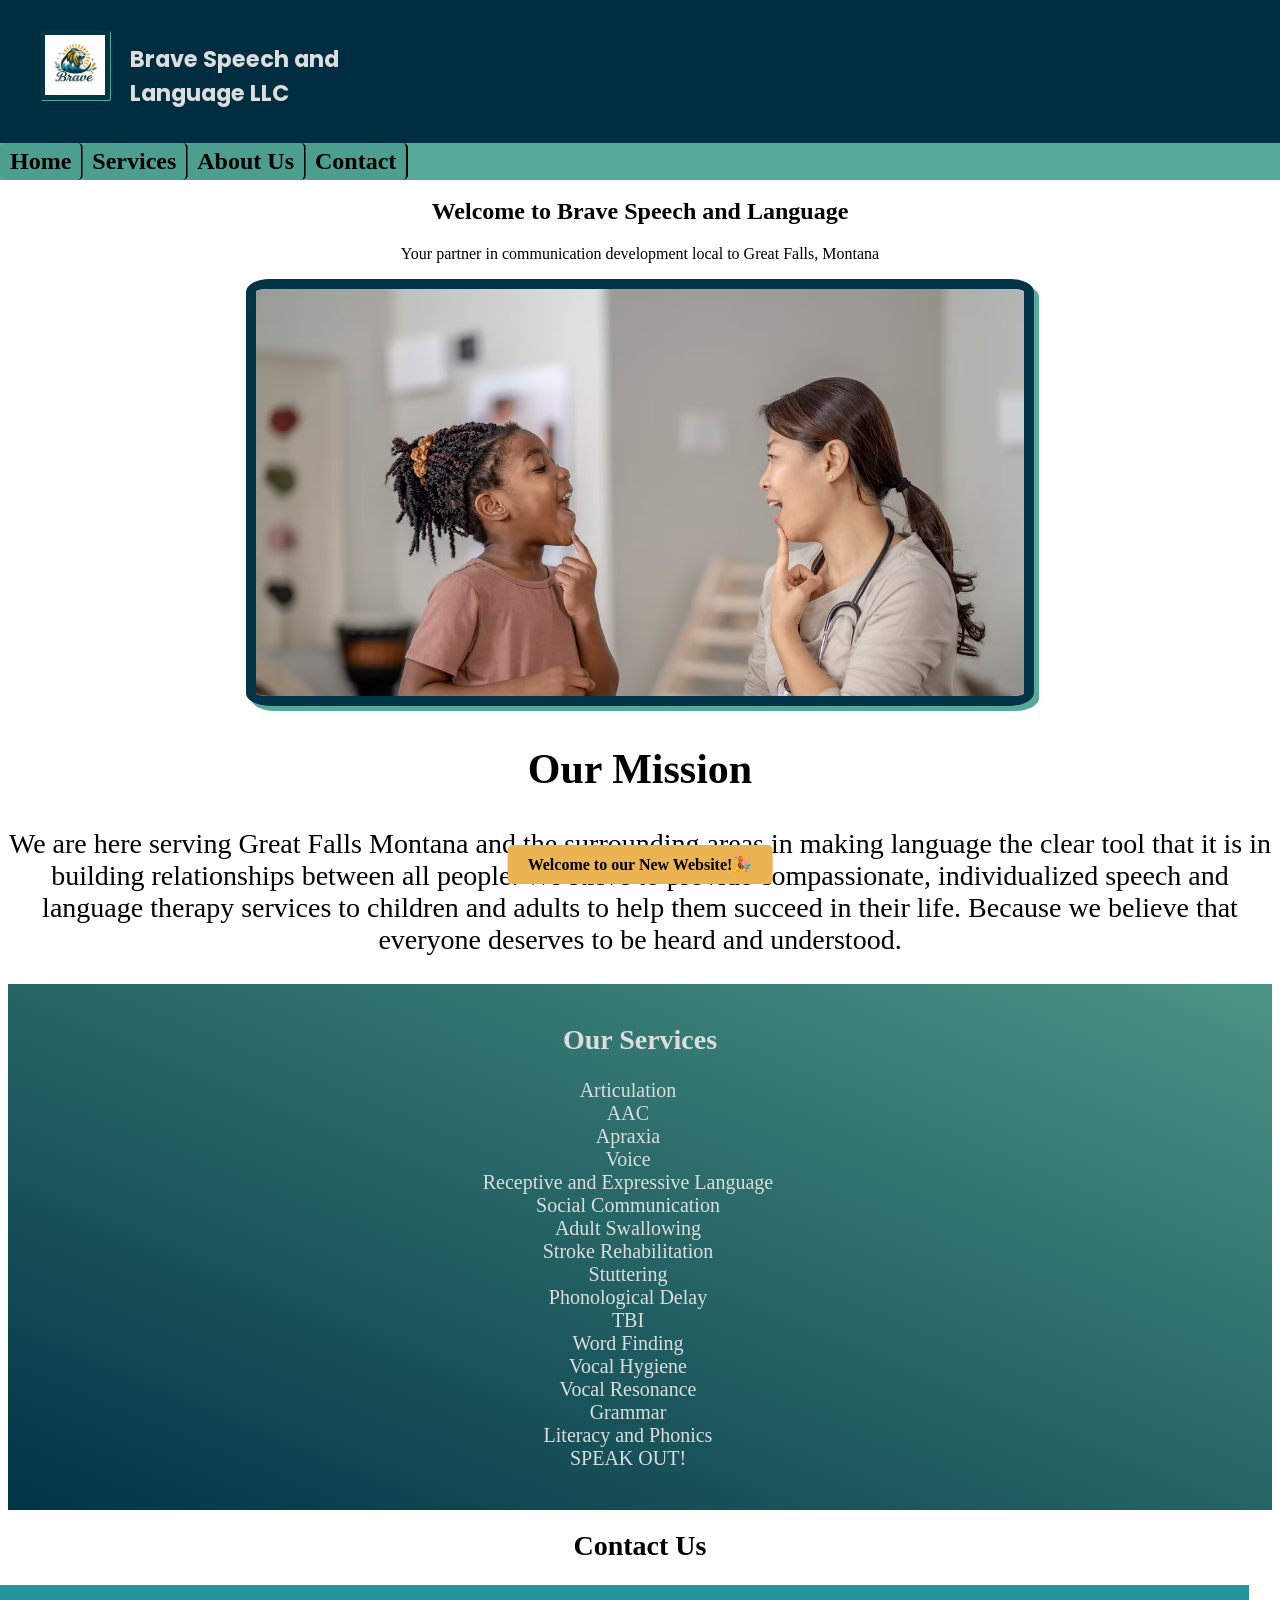
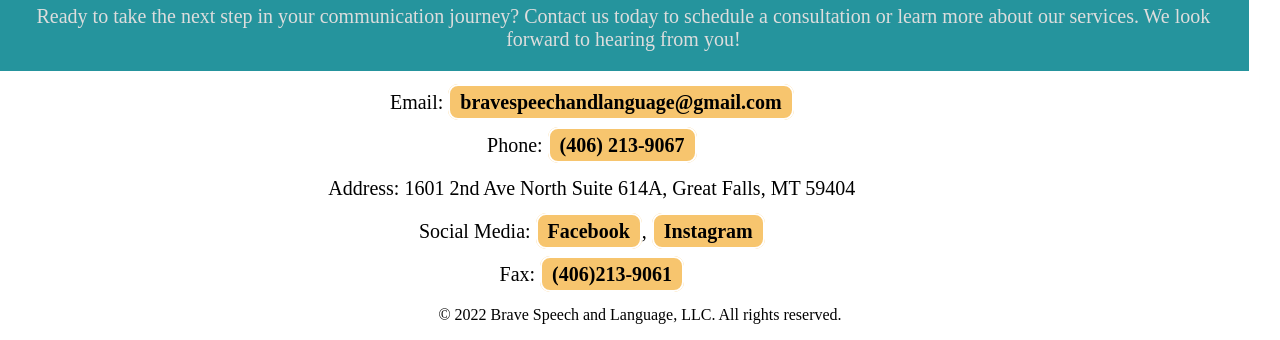
==== index.html @ 0813f1de "Fix HTML formatting and structure" ====
<!DOCTYPE html>
<html lang="en">
    <head>
        <meta charset="UTF-8">
        <meta name="viewport" content="width=device-width, initial-scale=1.0">
        <title>Brave Speech and Language</title>
        <link rel="preconnect" href="https://fonts.googleapis.com">
        <link rel="preconnect" href="https://fonts.gstatic.com" crossorigin>
        <link href="https://fonts.googleapis.com/css2?family=Poppins:ital,wght@0,100;0,200;0,300;0,400;0,500;0,600;0,700;0,800;0,900;1,100;1,200;1,300;1,400;1,500;1,600;1,700;1,800;1,900&display=swap" rel="stylesheet">
        <link rel="stylesheet" href="bravespeechandlanguage.css">
    </head>
    <header>
        <nav id="navbar" role="navigation" class="navbar">
            <section class="logo-container">
                <a href="index.html">
                    <img src="BraveSpeechLogov2SaturatedWhite.jpg" alt="Brave Speech and Language Logo" class="logo">
                </a>
                <h1>Brave Speech and Language LLC</h1>
                <div id="hamburger-menu" class="hamburger-menu">
                    <div class="menu-icon"></div>
                    <div class="menu-icon"></div>
                    <div class="menu-icon"></div>
                </div>
            </section>
            <ul>
                <li><a href="#home">Home</a></li>
                <li><a href="#services">Services</a></li>
                <li><a href="#about">About Us</a></li>
                <li><a href="#contact">Contact</a></li>
            </ul>
        </nav>
    </header>
    <body>
        <p id="temp-message">Welcome to our New Website!🎉</p>
        <section id = "hero">
            <h1>Welcome to Brave Speech and Language</h1>
            <p>Your partner in communication development local to Great Falls, Montana</p>
            <img src="SpeechTherapy2.avif" alt="Speech Therapist Image" class="hero-image">
        </section>
        <section id="Mission">
            <h2>Our Mission</h2>
            <p>We are here serving Great Falls Montana and the surrounding areas in making language the clear tool that it is in
                building relationships between all people. We strive to provide compassionate, individualized speech and language
                therapy services to children and adults to help them succeed in their life. Because we believe that everyone deserves to
                be heard and understood.</p>
        </section>
        <!--
        <section id="About">
            <h2>About Us</h2>
            <p>Brave Speech and Language is a speech practice in Great Falls, Montana, led and operated by Heather Renfro. A licensed speech-language pathologist
                that has been serving the Great Falls school districts and hospitals for close to two decades now. She has helped hundereds
                of patients ranging from infants to retirees with a wide varitety of speech and language difficulites. As she continues to make
                Great Falls a thriving babble of good communication, where every voice can be heard.
            </p>
        </section>
        -->
        <!--
        <section id="team">
            <h2>Meet Our Team</h2>
            <img src="HeatherRenfro.avif" alt="Heather Renfro Image" id = "heather-renfro" class="team-image">
            <h3>Heather Renfro</h3>
            <p>M.S., CCC-SLP</p>
            <img src="jump1987-woman-7895953_640.jpg" alt="Sydney Atkinson Image" id = "sydney-atkinson" class="team-image">
            <h3>Sydney Atkinson</h3>
            <p>Clinical Fellow</p>
            <img src="jump1987-woman-7895953_640.jpg" alt="Sarah Johnson Image" id = "sarah-johnson" class="team-image">
            <h3>Sarah Johnson</h3>
            <p>Clinical Fellow</p>
        </section>
    -->
        <section id="services">
            <h2>Our Services</h2>
            <ul>
                <li>Articulation </li>
                <li>AAC </li>
                <li>Apraxia</li>
                <li>Voice</li>
                <li>Receptive and Expressive Language</li>
                <li>Social Communication</li>
                <li>Adult Swallowing</li>
                <li>Stroke Rehabilitation</li>
                <li>Stuttering</li>
                <li>Phonological Delay</li>
                <li>TBI</li>
                <li>Word Finding</li>
                <li>Vocal Hygiene</li>
                <li>Vocal Resonance</li>
                <li>Grammar</li>
                <li>Literacy and Phonics</li>
                <li>SPEAK OUT!</li>
            </ul>
        </section>
        <section id="contact">
            <h2>Contact Us</h2>
            <p>Ready to take the next step in your communication journey? Contact us today to schedule a consultation or learn more about our services. We look forward to hearing from you!</p>
            <ul>
                <li>Email: <a href="mailto: bravespeechandlanguage@gmail.com">bravespeechandlanguage@gmail.com</a></li>
                <li>Phone: <a href="tel:(406) 213-9067">(406) 213-9067</a></li>
                <!-- Fix the Social Media Links -->
                <li>Address: 1601 2nd Ave North Suite 614A, Great Falls, MT 59404</li>
                <li>Social Media: <a href="https://www.facebook.com/BraveSpeechandLanguage">Facebook</a>, <a href="https://www.instagram.com/BraveSpeechandLanguage/">Instagram</a></li>
                <li>Fax: <a href="tel:(406)213-9061">(406)213-9061</a></li>
            </ul>
        </section>
        <!--
        <section id="map">
            <h2>Our Location</h2>
            <iframe  width="450" height="250" frameborder="0" style="border:0" referrerpolicy="no-referrer-when-downgrade"
            src="https://www.google.com/maps/embed/v1/MAP_MODE?key=YOUR_API_KEY&PARAMETERS"
            allowfullscreen>
            </iframe>
            <p>We are located in Great Falls, Montana. Please contact us for more information on our exact location and how to get there.</p>
        </section>
    -->
        <section id="footer">
            <p>&copy; 2022 Brave Speech and Language, LLC. All rights reserved.</p>
        </section>
    </body>
</html>
---- bravespeechandlanguage.css ----
#temp-message {
    background-color: hsl(38, 79%, 62%);
    color: #000000;
    font-weight: bold;
    padding: 10px 20px;
    border-radius: 5px;
    position: fixed;
    bottom: 0px;
    left: 50%;
    transform: translateX(-50%);
    z-index: 1000;
}
nav {
    position: fixed;
    top: 0;
    background-color: #002E40;
    text-align: left;
    margin: 0;
    width: 120%;
    left: 0;
}

.logo-container {
    display: flex;
    flex-wrap: nowrap;
    margin-top: 20px;
    margin-bottom: 10px;
    margin-left: 50px;
}
.logo-container h1 {
    margin-left: 20px;
    font-family: 'Poppins', sans-serif;
    max-width: 250px;
    font-size: 1.4rem;
    color: #DDDDDD;
    text-align: left;
}
.logo-container .hamburger-menu {
    display: flex;
    flex-direction: column;
    cursor: pointer;
    margin-left: auto;
    margin-right: 20px;
    width: 40px;
    height: 40px;
    background-color: #DDDDDD;
    border-radius: 5px;
}
.logo-container .hamburger-menu .menu-icon {
    width: 10px;
    height: 3px;
    background-color: #DDDDDD;
    margin: 0;
}
nav ul {
    list-style-type: none;;
    padding: 0;
    background: #55AA99;
    overflow: hidden;
    width: 120%;
    margin: 0;
    position: absolute;
    left: 0;

}
nav ul li {
    display: inline-block;
    margin: 0 15px;
    text-decoration: none;
}
nav ul li a {
    display: inline-block;
    text-decoration: none;
    color: #000000;
    font-weight: bold;
    background-color: #44958580;
    padding: 5px 10px;
    border-radius: 5px;
    border-right: 2px solid #000000;
    margin-left: -15px;
    margin-right: -20px;
    font-size: 1.5rem;
}
nav ul li a:hover {
    background-color: #449585FF;
}
.logo {
    display: inline-block;
    position: static;
    margin-left: -10px;
    margin-top: 10px;
    width: 60px;
    height: 60px;
    border-radius: 3%;
    border: 5px solid #013446;
    box-shadow: #55AA99 1px 1px 0px;
}
.logo:hover {
    border: 5px solid #55AA99;
}
body > h1 {
    color: #000000;
    font-size: 36px;
    margin-top: 30px;
}
body {
    margin-top: 22vh;
    background-color: #FFFFFF;
    text-align: center;

}

.hero-image {
    display: inline-block;
    position: static;
    left: 20px;
    top: 10px;
    width: 60vw;
    height: auto;
    border-radius: 3%;
    border: 10px solid #013446;
    box-shadow: #55AA99 5px 5px 0px;
}
#Mission {
    color: #000000;
    font-size: 28px;
    margin-top: 20px;
}
.team-image {
    display: inline-block;
    position: static;
    left: 20px;
    top: 10px;
    width: 20vw;
    height: auto;
    border-radius: 3%;
    border: 10px solid #013446;
    box-shadow: #55AA99 5px 5px 0px;
}
.team-image:hover {
    border: 10px solid #55AA99;
    box-shadow: none;
    transform: translate(3px, 3px);
    transition: border 0.3s ease, box-shadow 0.3s ease, transform 0.3s ease;
}
#services h2 {
    color: #DDDDDD;
    font-size: 28px;
    margin-top: 20px;
    margin-left: 0 ;
}
#services {
    color: #DDDDDD;
    background: linear-gradient(to top right, #013446, #328675e1);
    width: 100%;
    font-size: 20px;
    margin-top: 20px;
    margin-left: 0;
    padding: 20px 0px;
}
#services ul {
    list-style-type: none;
    padding: 0;
    width: 90%;
    margin-left: 4vw;
}
#contact {
    color: #000000;
    font-size: 20px;
    margin-top: 20px;
    
}
#contact h2 {
    color: #000000;
    font-size: 28px;
    margin-top: 20px;
}
#contact p {
    color: #DDDDDD;
    background-color: #25949D;
/*    background: linear-gradient(to top right, #013446, #328675e1);*/
    width: 95%;
    font-size: 20px;
    margin-top: 20px;
    margin-left: -10px;
    padding: 20px 25px;
}
#contact ul {
    
    list-style-type: none;
    padding: 0;
    width: 90%;
    margin-left: 15px;
}
#contact ul li {
    margin: 20px 0;
}
#contact ul li a {
    color: #000000;
    text-decoration: none;
    font-weight: bold;
    background-color: hsl(38, 90%, 70%);
    padding: 5px 10px;
    border-radius: 10px;
    border: 2px solid #FFFFFF;
}
#contact ul li a:hover {
    text-decoration: underline;
}
@media (max-width: 600px) {
    nav ul {
        display: flex;
        flex-direction: column;
        align-items: center;
        visibility: hidden;
    }
    nav ul li {
        margin: 10px 0;
    }
    nav ul li a {
        font-size: 1.2rem;
    }
    nav img {
        position: absolute;
        left: 10px;
        top: 5px;
        width: 100px;
        height: auto;
        border-radius: 50px;
    }
}
@media (min-width: 600px) {
    nav ul {
        display: block;
        visibility: visible;
    }
    nav .menu-bar {
        display: none;
    }
}
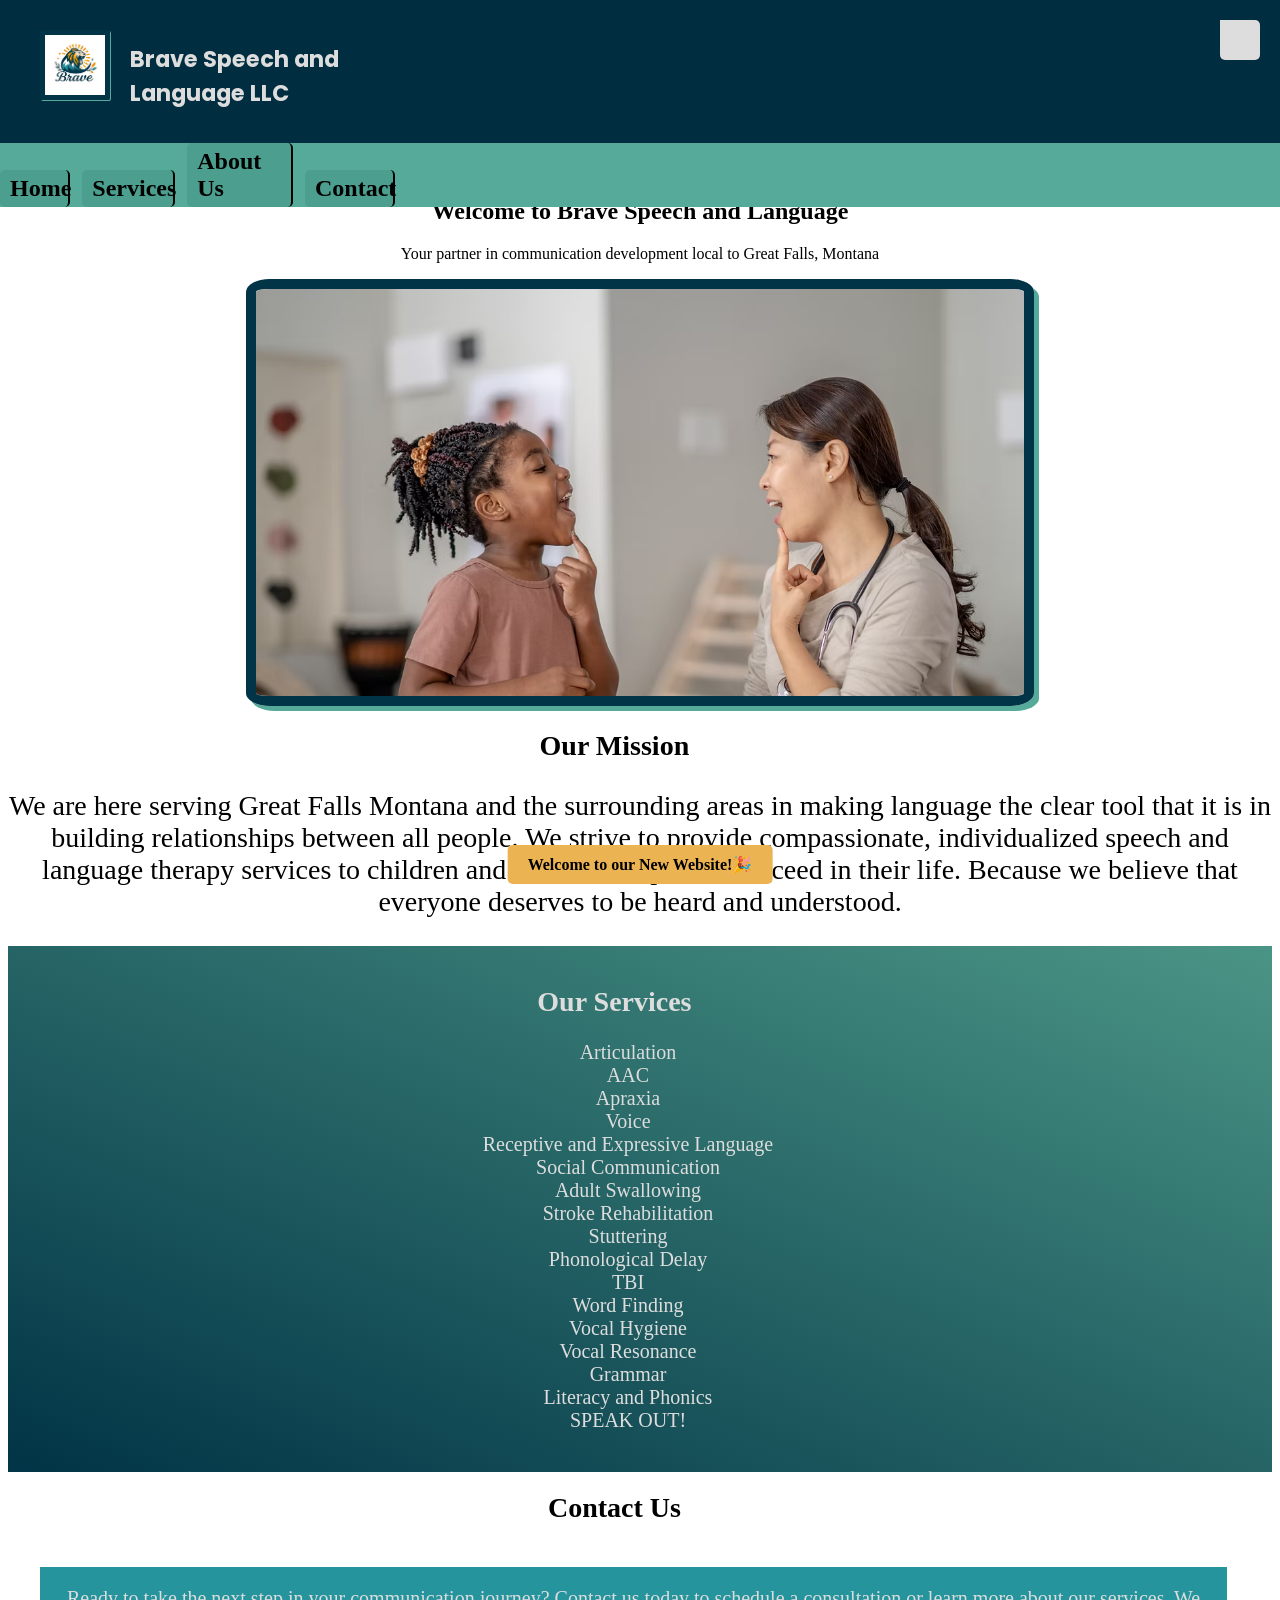
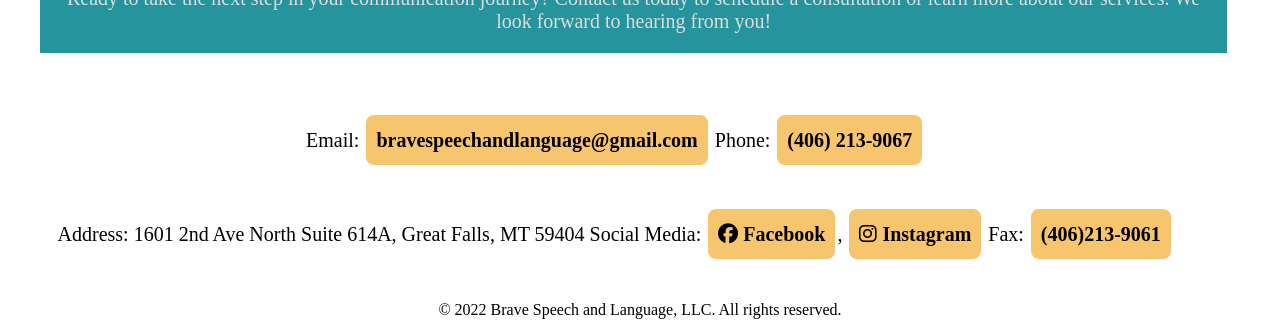
==== commit d6ccf2af: "Integrate Font Awesome and update social media links Added Font Awesome for social media icons and u" ====
--- a/index.html
+++ b/index.html
@@ -4,6 +4,7 @@
         <meta charset="UTF-8">
         <meta name="viewport" content="width=device-width, initial-scale=1.0">
         <title>Brave Speech and Language</title>
+        <link rel="stylesheet" href="https://cdnjs.cloudflare.com/ajax/libs/font-awesome/6.5.0/css/all.min.css">
         <link rel="preconnect" href="https://fonts.googleapis.com">
         <link rel="preconnect" href="https://fonts.gstatic.com" crossorigin>
         <link href="https://fonts.googleapis.com/css2?family=Poppins:ital,wght@0,100;0,200;0,300;0,400;0,500;0,600;0,700;0,800;0,900;1,100;1,200;1,300;1,400;1,500;1,600;1,700;1,800;1,900&display=swap" rel="stylesheet">
@@ -98,7 +99,7 @@
                 <li>Phone: <a href="tel:(406) 213-9067">(406) 213-9067</a></li>
                 <!-- Fix the Social Media Links -->
                 <li>Address: 1601 2nd Ave North Suite 614A, Great Falls, MT 59404</li>
-                <li>Social Media: <a href="https://www.facebook.com/BraveSpeechandLanguage">Facebook</a>, <a href="https://www.instagram.com/BraveSpeechandLanguage/">Instagram</a></li>
+                <li>Social Media: <a href="https://www.facebook.com/BraveSpeechandLanguage"><i class="fab fa-facebook"></i> Facebook</a>, <a href="https://www.instagram.com/brave_speech/"><i class="fab fa-instagram"></i> Instagram</a></li>
                 <li>Fax: <a href="tel:(406)213-9061">(406)213-9061</a></li>
             </ul>
         </section>
--- a/bravespeechandlanguage.css
+++ b/bravespeechandlanguage.css
@@ -1,3 +1,6 @@
+* {
+    max-width: 100%;
+}
 #temp-message {
     background-color: hsl(38, 79%, 62%);
     color: #000000;
@@ -47,16 +50,20 @@
     border-radius: 5px;
 }
 .logo-container .hamburger-menu .menu-icon {
+    display: inline-block;
     width: 10px;
     height: 3px;
     background-color: #DDDDDD;
     margin: 0;
 }
+.logo-container .hamburger-menu .menu-icon:last-child {
+    margin-top: 5px;
+}
 nav ul {
     list-style-type: none;;
     padding: 0;
     background: #55AA99;
-    overflow: hidden;
+    overflow: visible;
     width: 120%;
     margin: 0;
     position: absolute;
@@ -126,6 +133,12 @@
     font-size: 28px;
     margin-top: 20px;
 }
+#Mission h2 {
+    color: #000000;
+    font-size: 28px;
+    margin-top: 20px;
+    margin-left: -2vw;
+}
 .team-image {
     display: inline-block;
     position: static;
@@ -147,7 +160,7 @@
     color: #DDDDDD;
     font-size: 28px;
     margin-top: 20px;
-    margin-left: 0 ;
+    margin-left: -2vw; ;
 }
 #services {
     color: #DDDDDD;
@@ -174,15 +187,17 @@
     color: #000000;
     font-size: 28px;
     margin-top: 20px;
+    margin-left: -2vw;
 }
 #contact p {
+    display: inline-block;
     color: #DDDDDD;
     background-color: #25949D;
 /*    background: linear-gradient(to top right, #013446, #328675e1);*/
-    width: 95%;
+    width: 90%;
     font-size: 20px;
     margin-top: 20px;
-    margin-left: -10px;
+    margin-left: -1vw;
     padding: 20px 25px;
 }
 #contact ul {
@@ -190,12 +205,15 @@
     list-style-type: none;
     padding: 0;
     width: 90%;
-    margin-left: 15px;
+    margin-left: 3vw;
 }
 #contact ul li {
+    display: inline-block;
     margin: 20px 0;
+    line-height: 40px;
 }
 #contact ul li a {
+    display: inline-block;
     color: #000000;
     text-decoration: none;
     font-weight: bold;
@@ -203,6 +221,13 @@
     padding: 5px 10px;
     border-radius: 10px;
     border: 2px solid #FFFFFF;
+}
+#contact ul li a:visited {
+    background-color: hsl(38, 0%, 70%);
+    color: #FFFFFF;
+}
+#contact ul li a:active {
+    background-color: hsl(38, 90%, 80%);
 }
 #contact ul li a:hover {
     text-decoration: underline;
@@ -237,4 +262,4 @@
     nav .menu-bar {
         display: none;
     }
-}+}
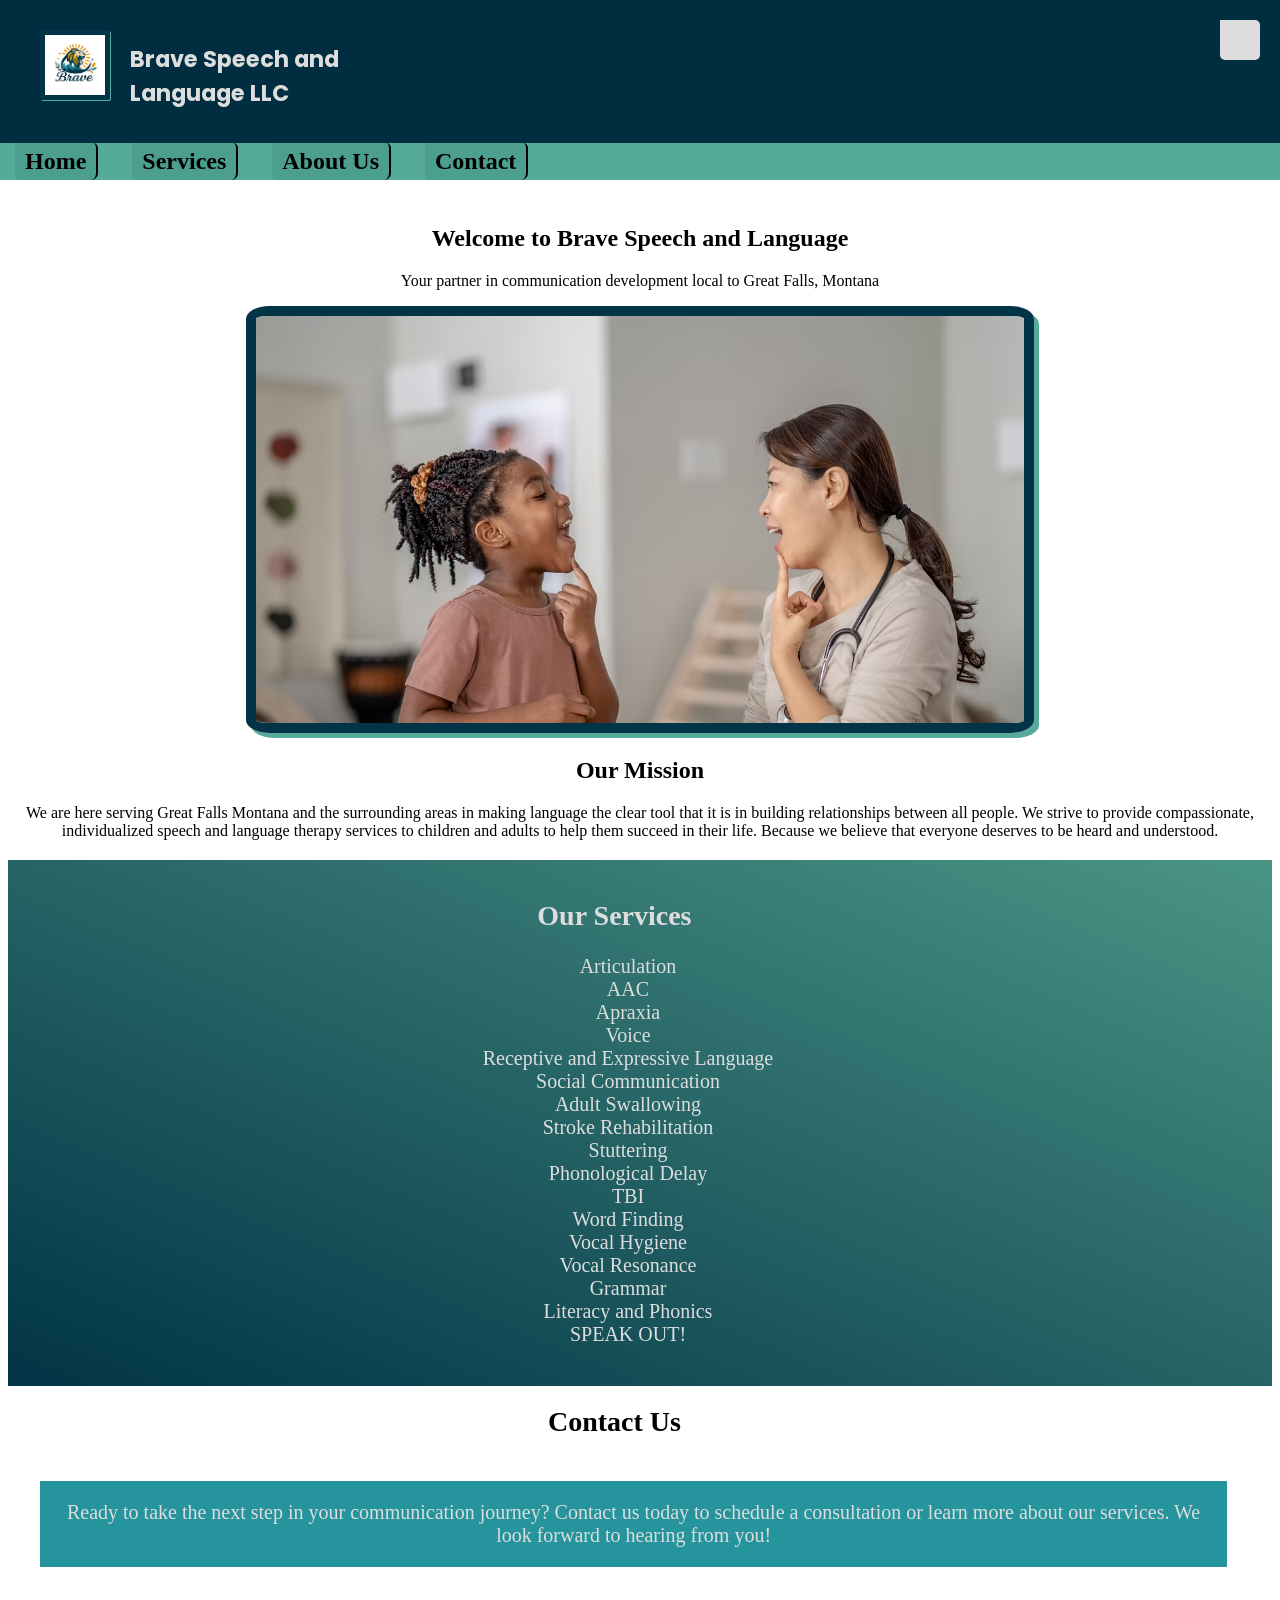
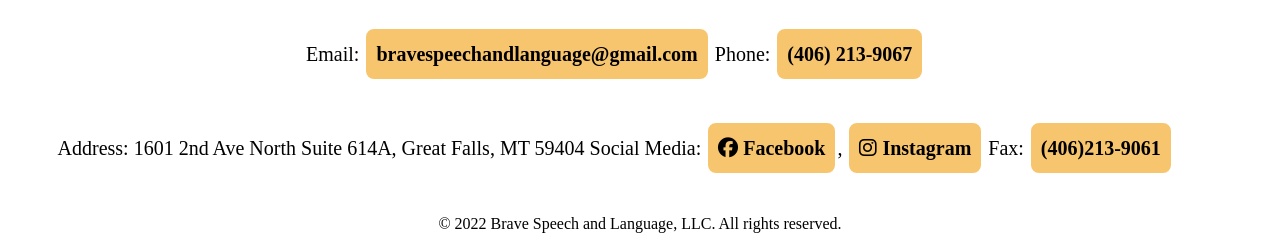
==== commit b89ed78a: "Refactor index.html structure and content Updated the structure of the index.html file, including ch" ====
--- a/index.html
+++ b/index.html
@@ -32,13 +32,15 @@
         </nav>
     </header>
     <body>
+        <!--
         <p id="temp-message">Welcome to our New Website!🎉</p>
-        <section id = "hero">
+        -->
+        <section id = "home">
             <h1>Welcome to Brave Speech and Language</h1>
             <p>Your partner in communication development local to Great Falls, Montana</p>
             <img src="SpeechTherapy2.avif" alt="Speech Therapist Image" class="hero-image">
         </section>
-        <section id="Mission">
+        <section id="about">
             <h2>Our Mission</h2>
             <p>We are here serving Great Falls Montana and the surrounding areas in making language the clear tool that it is in
                 building relationships between all people. We strive to provide compassionate, individualized speech and language
@@ -99,7 +101,7 @@
                 <li>Phone: <a href="tel:(406) 213-9067">(406) 213-9067</a></li>
                 <!-- Fix the Social Media Links -->
                 <li>Address: 1601 2nd Ave North Suite 614A, Great Falls, MT 59404</li>
-                <li>Social Media: <a href="https://www.facebook.com/BraveSpeechandLanguage"><i class="fab fa-facebook"></i> Facebook</a>, <a href="https://www.instagram.com/brave_speech/"><i class="fab fa-instagram"></i> Instagram</a></li>
+                <li>Social Media: <a target="_blank" href="https://www.facebook.com/BraveSpeechandLanguage"><i class="fab fa-facebook"></i> Facebook</a>, <a target="_blank" href="https://www.instagram.com/brave_speech/"><i class="fab fa-instagram"></i> Instagram</a></li>
                 <li>Fax: <a href="tel:(406)213-9061">(406)213-9061</a></li>
             </ul>
         </section>
--- a/bravespeechandlanguage.css
+++ b/bravespeechandlanguage.css
@@ -60,11 +60,12 @@
     margin-top: 5px;
 }
 nav ul {
+    display: block;
     list-style-type: none;;
     padding: 0;
     background: #55AA99;
     overflow: visible;
-    width: 120%;
+    width: 100%;
     margin: 0;
     position: absolute;
     left: 0;
@@ -72,7 +73,7 @@
 }
 nav ul li {
     display: inline-block;
-    margin: 0 15px;
+    margin: 0 15px 0 15px;
     text-decoration: none;
 }
 nav ul li a {
@@ -80,16 +81,19 @@
     text-decoration: none;
     color: #000000;
     font-weight: bold;
-    background-color: #44958580;
+    background-color: hsla(168, 37%, 43%, 0.502);
     padding: 5px 10px;
-    border-radius: 5px;
+    border-top-right-radius: 3px;
+    border-bottom-right-radius: 7px;
+    border-bottom-left-radius: 5px;
+    border-top-right-radius: 5px;
     border-right: 2px solid #000000;
-    margin-left: -15px;
-    margin-right: -20px;
+    margin-left: 0;
+    margin-right: 0;
     font-size: 1.5rem;
 }
 nav ul li a:hover {
-    background-color: #449585FF;
+    background-color: hsl(168, 37%, 73%);
 }
 .logo {
     display: inline-block;
@@ -111,7 +115,7 @@
     margin-top: 30px;
 }
 body {
-    margin-top: 22vh;
+    margin-top: 25vh;
     background-color: #FFFFFF;
     text-align: center;
 
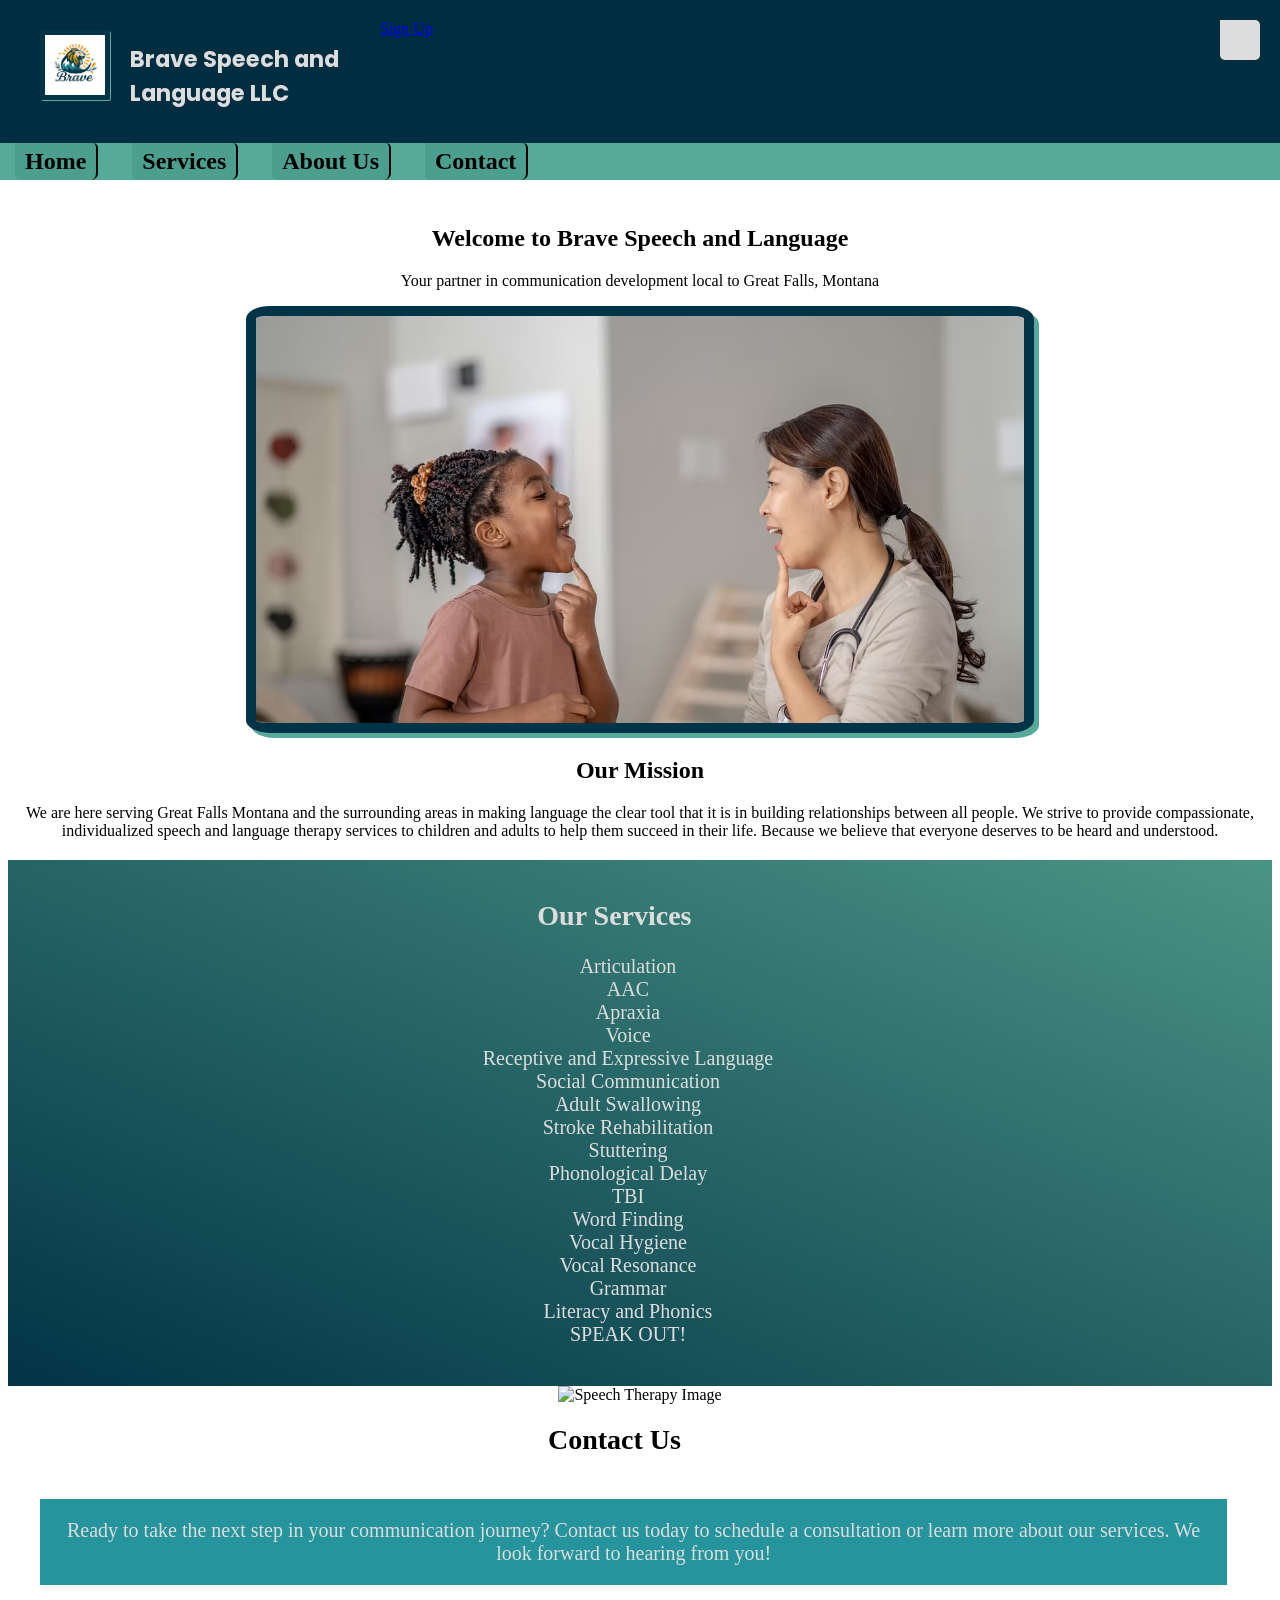
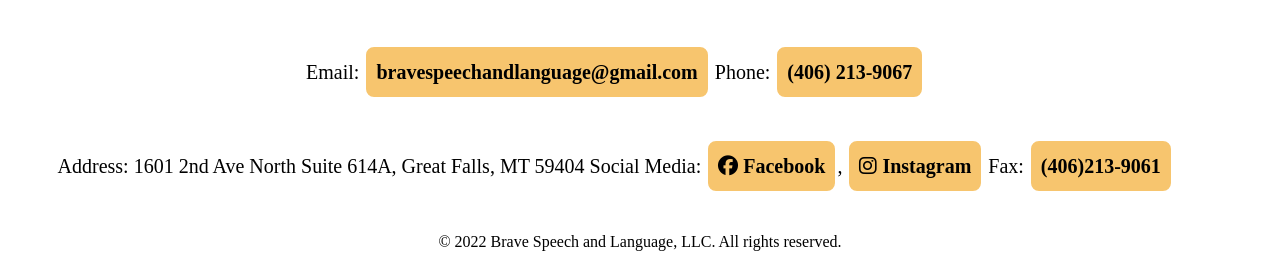
==== commit b127c47f: "Add sign-up button and update contact section layout Added a sign-up button to the navigation bar an" ====
--- a/index.html
+++ b/index.html
@@ -17,6 +17,9 @@
                     <img src="BraveSpeechLogov2SaturatedWhite.jpg" alt="Brave Speech and Language Logo" class="logo">
                 </a>
                 <h1>Brave Speech and Language LLC</h1>
+                                <div class="sign-up-button">
+                    <a href="https://app.pteverywhere.com/s/bravespeechandlanguage/register" target="_blank">Sign Up</a>
+                </div>
                 <div id="hamburger-menu" class="hamburger-menu">
                     <div class="menu-icon"></div>
                     <div class="menu-icon"></div>
@@ -32,10 +35,11 @@
         </nav>
     </header>
     <body>
-        <!--
+        <!---
         <p id="temp-message">Welcome to our New Website!🎉</p>
+        <section id = "hero">
         -->
-        <section id = "home">
+        <section id="home">
             <h1>Welcome to Brave Speech and Language</h1>
             <p>Your partner in communication development local to Great Falls, Montana</p>
             <img src="SpeechTherapy2.avif" alt="Speech Therapist Image" class="hero-image">
@@ -93,9 +97,12 @@
                 <li>SPEAK OUT!</li>
             </ul>
         </section>
+        <img src="SpeechTherapy1.avif" alt="Speech Therapy Image" class="services-image">
         <section id="contact">
             <h2>Contact Us</h2>
-            <p>Ready to take the next step in your communication journey? Contact us today to schedule a consultation or learn more about our services. We look forward to hearing from you!</p>
+            <div class="contact-paragraph-background">
+                <p>Ready to take the next step in your communication journey?  Contact us today to schedule a consultation or learn more about our services. We look forward to hearing from you!</p>
+            </div>
             <ul>
                 <li>Email: <a href="mailto: bravespeechandlanguage@gmail.com">bravespeechandlanguage@gmail.com</a></li>
                 <li>Phone: <a href="tel:(406) 213-9067">(406) 213-9067</a></li>
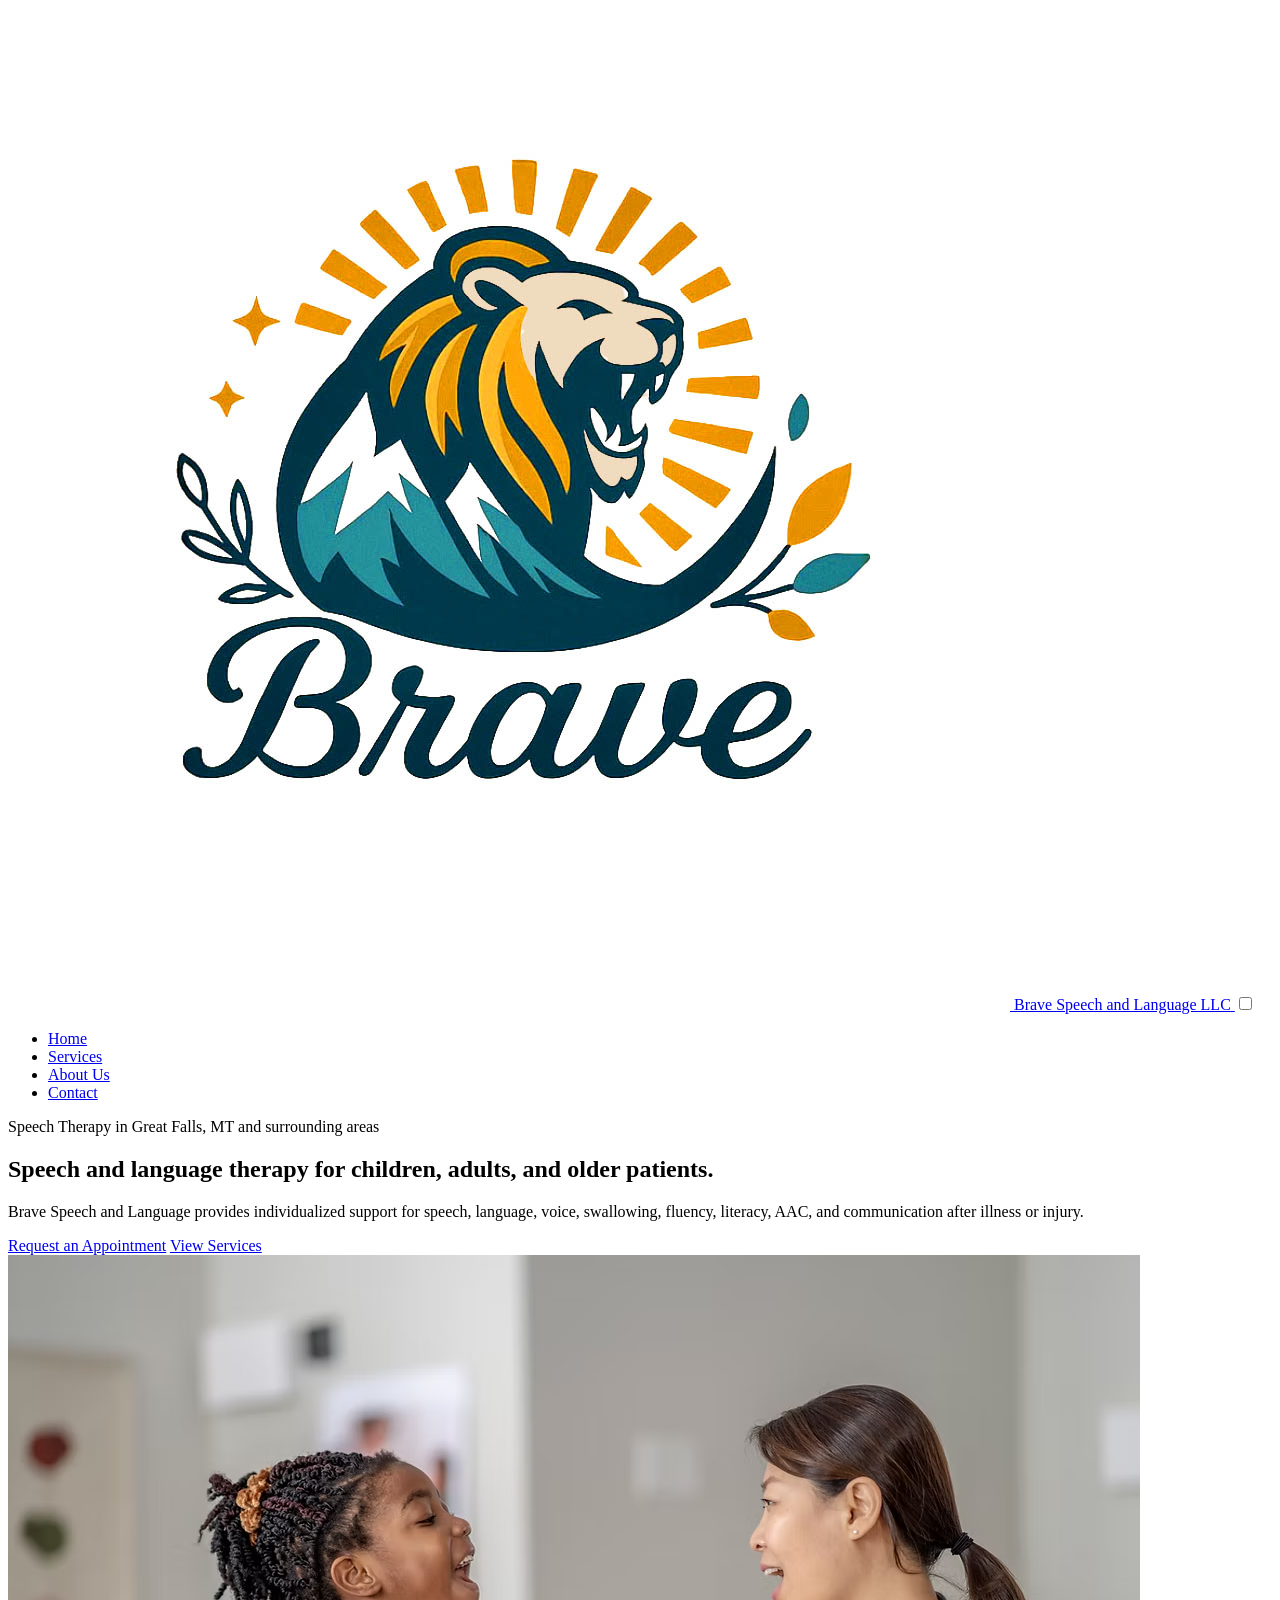
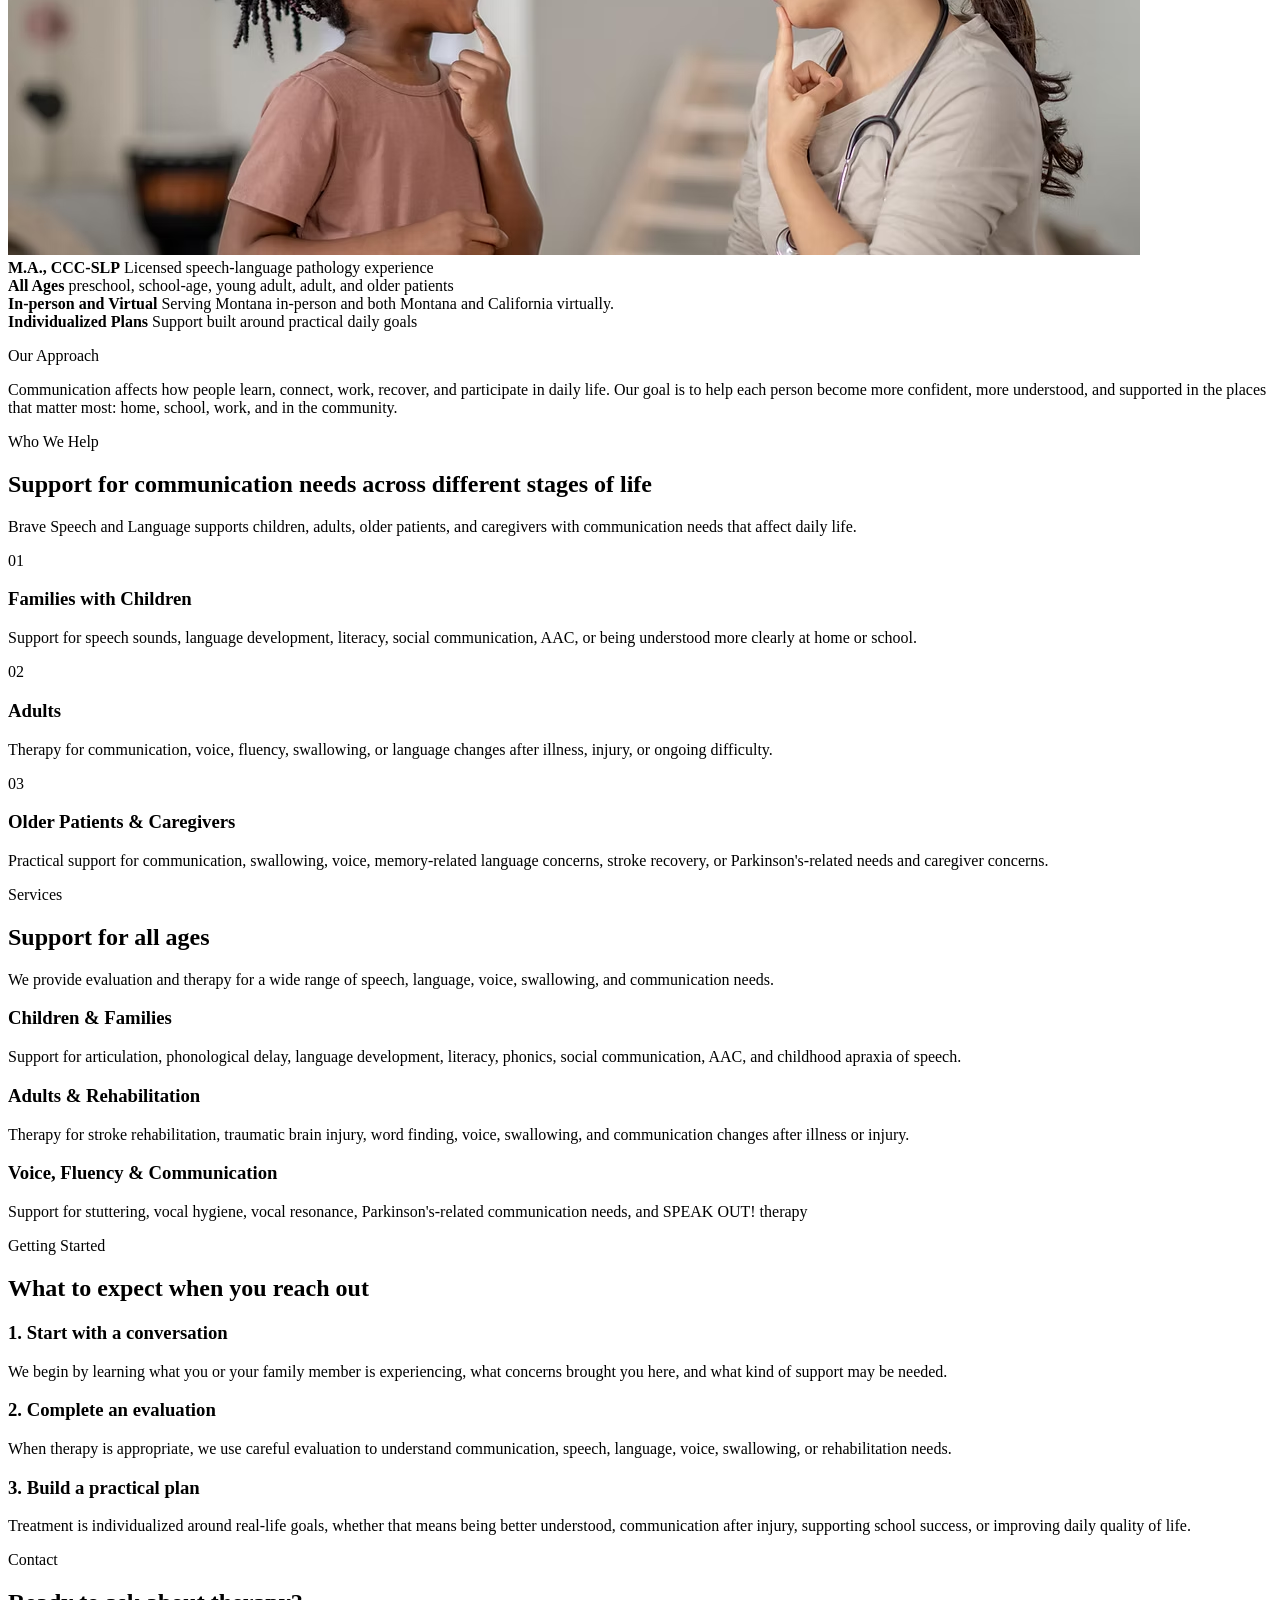
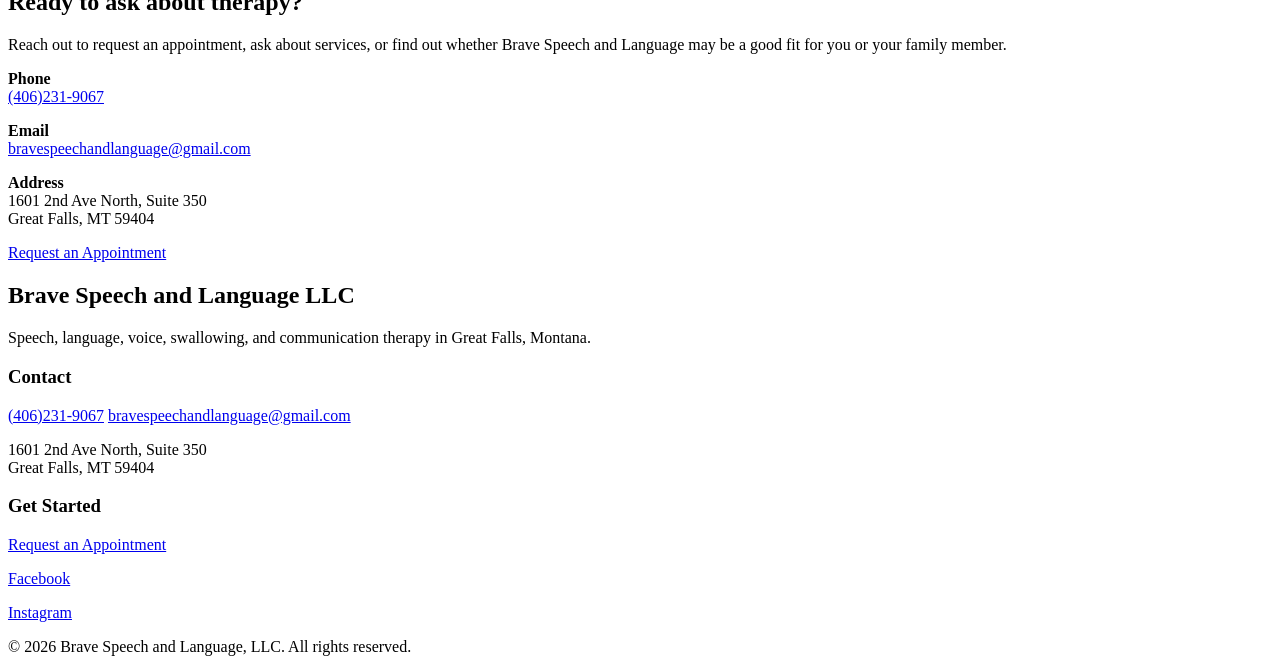
==== commit 2a4b906c: "Refactor index.html structure and content" ====
--- a/index.html
+++ b/index.html
@@ -8,122 +8,225 @@
         <link rel="preconnect" href="https://fonts.googleapis.com">
         <link rel="preconnect" href="https://fonts.gstatic.com" crossorigin>
         <link href="https://fonts.googleapis.com/css2?family=Poppins:ital,wght@0,100;0,200;0,300;0,400;0,500;0,600;0,700;0,800;0,900;1,100;1,200;1,300;1,400;1,500;1,600;1,700;1,800;1,900&display=swap" rel="stylesheet">
-        <link rel="stylesheet" href="bravespeechandlanguage.css">
+        <link rel="stylesheet" href="index.css">
     </head>
-    <header>
-        <nav id="navbar" role="navigation" class="navbar">
-            <section class="logo-container">
-                <a href="index.html">
-                    <img src="BraveSpeechLogov2SaturatedWhite.jpg" alt="Brave Speech and Language Logo" class="logo">
+    <body>
+        <header>
+            <nav role="navigation" class="navbar">
+                <a href="index.html" class="brand">
+                        <img src="BraveSpeechLogov2SaturatedWhite.jpg" alt="Brave Speech and Language Logo" class="logo">
+                        <span>Brave Speech and Language LLC</span>
                 </a>
-                <h1>Brave Speech and Language LLC</h1>
-                                <div class="sign-up-button">
-                    <a href="https://app.pteverywhere.com/s/bravespeechandlanguage/register" target="_blank">Sign Up</a>
-                </div>
-                <div id="hamburger-menu" class="hamburger-menu">
-                    <div class="menu-icon"></div>
-                    <div class="menu-icon"></div>
-                    <div class="menu-icon"></div>
-                </div>
-            </section>
-            <ul>
-                <li><a href="#home">Home</a></li>
-                <li><a href="#services">Services</a></li>
-                <li><a href="#about">About Us</a></li>
-                <li><a href="#contact">Contact</a></li>
-            </ul>
-        </nav>
-    </header>
-    <body>
+                <input type="checkbox" id="menu-checkbox">
+                <label aria-label="Open navigation menu" class="hamburger-menu" for="menu-checkbox">
+                    <span class="menu-icon"></span>
+                    <span class="menu-icon"></span>
+                    <span class="menu-icon"></span>
+                </label>
+                <ul class="nav-links">
+                    <li><a href="index.html">Home</a></li>
+                    <li><a href="services.html">Services</a></li>
+                    <li><a href="about.html">About Us</a></li>
+                    <li><a href="contact.html">Contact</a></li>
+                </ul>
+            </nav>
+        </header>
         <!---
         <p id="temp-message">Welcome to our New Website!🎉</p>
         <section id = "hero">
         -->
-        <section id="home">
-            <h1>Welcome to Brave Speech and Language</h1>
-            <p>Your partner in communication development local to Great Falls, Montana</p>
-            <img src="SpeechTherapy2.avif" alt="Speech Therapist Image" class="hero-image">
-        </section>
-        <section id="about">
-            <h2>Our Mission</h2>
-            <p>We are here serving Great Falls Montana and the surrounding areas in making language the clear tool that it is in
-                building relationships between all people. We strive to provide compassionate, individualized speech and language
-                therapy services to children and adults to help them succeed in their life. Because we believe that everyone deserves to
-                be heard and understood.</p>
-        </section>
-        <!--
-        <section id="About">
-            <h2>About Us</h2>
-            <p>Brave Speech and Language is a speech practice in Great Falls, Montana, led and operated by Heather Renfro. A licensed speech-language pathologist
-                that has been serving the Great Falls school districts and hospitals for close to two decades now. She has helped hundereds
-                of patients ranging from infants to retirees with a wide varitety of speech and language difficulites. As she continues to make
-                Great Falls a thriving babble of good communication, where every voice can be heard.
-            </p>
-        </section>
-        -->
-        <!--
-        <section id="team">
-            <h2>Meet Our Team</h2>
-            <img src="HeatherRenfro.avif" alt="Heather Renfro Image" id = "heather-renfro" class="team-image">
-            <h3>Heather Renfro</h3>
-            <p>M.S., CCC-SLP</p>
-            <img src="jump1987-woman-7895953_640.jpg" alt="Sydney Atkinson Image" id = "sydney-atkinson" class="team-image">
-            <h3>Sydney Atkinson</h3>
-            <p>Clinical Fellow</p>
-            <img src="jump1987-woman-7895953_640.jpg" alt="Sarah Johnson Image" id = "sarah-johnson" class="team-image">
-            <h3>Sarah Johnson</h3>
-            <p>Clinical Fellow</p>
-        </section>
-    -->
-        <section id="services">
-            <h2>Our Services</h2>
-            <ul>
-                <li>Articulation </li>
-                <li>AAC </li>
-                <li>Apraxia</li>
-                <li>Voice</li>
-                <li>Receptive and Expressive Language</li>
-                <li>Social Communication</li>
-                <li>Adult Swallowing</li>
-                <li>Stroke Rehabilitation</li>
-                <li>Stuttering</li>
-                <li>Phonological Delay</li>
-                <li>TBI</li>
-                <li>Word Finding</li>
-                <li>Vocal Hygiene</li>
-                <li>Vocal Resonance</li>
-                <li>Grammar</li>
-                <li>Literacy and Phonics</li>
-                <li>SPEAK OUT!</li>
-            </ul>
-        </section>
-        <img src="SpeechTherapy1.avif" alt="Speech Therapy Image" class="services-image">
-        <section id="contact">
-            <h2>Contact Us</h2>
-            <div class="contact-paragraph-background">
-                <p>Ready to take the next step in your communication journey?  Contact us today to schedule a consultation or learn more about our services. We look forward to hearing from you!</p>
+        <main>
+            <section class="hero">
+                <div class="section-inner hero-grid">
+                    <div class="hero-copy">
+                        <p class="eyebrow">Speech Therapy in Great Falls, MT and surrounding areas</p>
+                        <h1>Speech and language therapy for children, adults, and older patients.</h1>
+                        <p>
+                            Brave Speech and Language provides individualized support for speech,
+                            language, voice, swallowing, fluency, literacy, AAC, and communication
+                            after illness or injury.
+                        </p>
+                        <div class="hero-actions">
+                            <a class="primary-button" href="https://app.pteverywhere.com/s/bravespeechandlanguage/register" target="_blank">Request an Appointment</a>
+                            <a class="secondary-button" href="services.html">View Services</a>
+                        </div>
+                    </div>
+                    <img src="SpeechTherapy2.avif" alt="Speech Therapist Image" class="hero-image">
+                </div>
+            </section>
+            <section class="trust-strip">
+                <div class="section-inner trust-grid">
+                    <article>
+                        <strong>M.A., CCC-SLP</strong>
+                        <span>Licensed speech-language pathology experience</span>
+                    </article>
+                    <article>
+                        <strong>All Ages</strong>
+                        <span>preschool, school-age, young adult, adult, and older patients</span>
+                    </article>
+                    <article>
+                        <strong>In-person and Virtual</strong>
+                        <span>Serving Montana in-person and both Montana and California virtually.</span>
+                    </article>
+                    <article>
+                        <strong>Individualized Plans</strong>
+                        <span>Support built around practical daily goals</span>
+                    </article>
+                </div>
+            </section>
+            <section class="mission-strip">
+                <div class="section-inner mission-strip-inner">
+                    <p class="eyebrow">Our Approach</p>
+                    <p>
+                        Communication affects how people learn, connect, work, recover, and participate 
+                        in daily life. Our goal is to help each person become more confident, more understood, 
+                        and supported in the places that matter most: home, school, work, and in the community.
+                    </p>
+                </div>
+            </section>
+            <section class="who-section">
+                <div class="section-inner who-layout">
+                    <div class="who-heading">
+                        <p class="eyebrow">Who We Help</p>
+                        <h2>Support for communication needs across different stages of life</h2>
+                        <p>
+                            Brave Speech and Language supports children, adults, older patients, and 
+                            caregivers with communication needs that affect daily life.
+                        </p>
+                    </div>
+                    <div class="who-list">
+                        <article>
+                            <span>01</span>
+                            <h3>Families with Children</h3>
+                            <p>Support for speech sounds, language 
+                                development, literacy, social communication, AAC, or being 
+                                understood more clearly at home or school.
+                            </p>
+                        </article>
+                        <article>
+                            <span>02</span>
+                            <h3>Adults</h3>
+                            <p>Therapy for communication, voice, fluency, swallowing, 
+                                or language changes after illness, injury, or ongoing difficulty.
+                            </p>
+                        </article>
+                        <article>
+                            <span>03</span>
+                            <h3>Older Patients & Caregivers</h3>
+                            <p>Practical support for communication, 
+                                swallowing, voice, memory-related language concerns, stroke recovery, or 
+                                Parkinson's-related needs and caregiver concerns.
+                            </p>
+                        </article>
+                    </div>
+                </div>
+            </section>
+            <section id="services" class="services-section">
+                <div class="section-inner">
+                    <p class="eyebrow">Services</p>
+                    <h2>Support for all ages</h2>
+                    <p class="section-intro">
+                        We provide evaluation and therapy for a wide range of speech, 
+                        language, voice, swallowing, and communication needs.
+                    </p>
+                    <div class="service-grid">
+                        <article class="service-card">
+                            <h3>Children & Families</h3>
+                            <p> Support for articulation, phonological delay, 
+                                language development, literacy, phonics, social communication, 
+                                AAC, and childhood apraxia of speech.
+                            </p>
+                        </article>
+                        <article class="service-card">
+                            <h3>Adults & Rehabilitation</h3>
+                            <p>Therapy for stroke rehabilitation, traumatic brain injury, 
+                                word finding, voice, swallowing, and communication changes 
+                                after illness or injury.</p>
+                            </p>
+                        </article>
+                        <article class="service-card">
+                            <h3>Voice, Fluency & Communication</h3>
+                            <p>Support for stuttering, vocal hygiene, vocal resonance, 
+                                Parkinson's-related communication needs, and SPEAK OUT! therapy
+                            </p>
+                        </article>
+                    </div>
+                </div>
+            </section>
+            <section class="process-section">
+                <div class="section-inner">
+                    <p class="eyebrow">Getting Started</p>
+                    <h2>What to expect when you reach out</h2>
+                    <div class="process-grid">
+                        <article class="process-card">
+                            <h3>1. Start with a conversation</h3>
+                            <p>We begin by learning what you or your family member is 
+                                experiencing, what concerns brought you here, and what 
+                                kind of support may be needed.
+                            </p>
+                        </article>
+                        <article class="process-card">
+                            <h3>2. Complete an evaluation</h3>
+                            <p>When therapy is appropriate, we use careful evaluation 
+                                to understand communication, speech, language, voice, 
+                                swallowing, or rehabilitation needs.
+                            </p>
+                        </article>
+                        <article class="process-card">
+                            <h3>3. Build a practical plan</h3>
+                            <p>Treatment is individualized around real-life goals, whether 
+                                that means being better understood, communication after 
+                                injury, supporting school success, or improving daily 
+                                quality of life.
+                            </p>
+                        </article>
+                    </div>
+                </div>
+            </section>
+            <section class="contact-cta">
+                <div class="section-inner contact-panel">
+                    <div class="contact-copy">
+                        <p class="eyebrow">Contact</p>
+                        <h2>Ready to ask about therapy?</h2>
+                        <p>
+                            Reach out to request an appointment, ask about services, or find 
+                            out whether Brave Speech and Language may be a good fit for 
+                            you or your family member.
+                        </p>
+                    </div>
+                    <div class="contact-details">
+                        <p><strong>Phone</strong><br><a href="tel:4062319067">(406)231-9067</a></p>
+                        <p><strong>Email</strong><br><a href="mailto:bravespeechandlanguage@gmail.com">bravespeechandlanguage@gmail.com</a></p>
+                        <p><strong>Address</strong><br>1601 2nd Ave North, Suite 350<br>Great Falls, MT 59404</p>
+                        <a class="primary-button" href="https://app.pteverywhere.com/s/bravespeechandlanguage/register" target="_blank">Request an Appointment</a>
+                    </div>
+                </div>
+            </section>
+        </main>
+        <footer class="site-footer">
+            <div  class="section-inner footer-grid">
+                <div>
+                    <h2>Brave Speech and Language LLC</h2>
+                    <p>Speech, language, voice, swallowing, and communication therapy in 
+                        Great Falls, Montana.
+                    </p>
+                </div>
+                <div>
+                    <h3>Contact</h3>
+                    <a href="tel:(406)213-9067">(406)231-9067</a>
+                    <a href="mailto:bravespeechandlanguage@gmail.com">bravespeechandlanguage@gmail.com</a>
+                    <p>1601 2nd Ave North, Suite 350<br>Great Falls, MT 59404</p>
+                </div>
+                <div>
+                    <h3>Get Started</h3>
+                    <p><a href="https://app.pteverywhere.com/s/bravespeechandlanguage/register" target="_blank">Request an Appointment</a></p>
+                    <p><a href="https://www.facebook.com/BraveSpeechandLanguage" target="_blank">Facebook</a></p>
+                    <p><a href="https://www.instagram.com/brave_speech/" target="_blank">Instagram</a></p>
+                </div>
             </div>
-            <ul>
-                <li>Email: <a href="mailto: bravespeechandlanguage@gmail.com">bravespeechandlanguage@gmail.com</a></li>
-                <li>Phone: <a href="tel:(406) 213-9067">(406) 213-9067</a></li>
-                <!-- Fix the Social Media Links -->
-                <li>Address: 1601 2nd Ave North Suite 614A, Great Falls, MT 59404</li>
-                <li>Social Media: <a target="_blank" href="https://www.facebook.com/BraveSpeechandLanguage"><i class="fab fa-facebook"></i> Facebook</a>, <a target="_blank" href="https://www.instagram.com/brave_speech/"><i class="fab fa-instagram"></i> Instagram</a></li>
-                <li>Fax: <a href="tel:(406)213-9061">(406)213-9061</a></li>
-            </ul>
-        </section>
-        <!--
-        <section id="map">
-            <h2>Our Location</h2>
-            <iframe  width="450" height="250" frameborder="0" style="border:0" referrerpolicy="no-referrer-when-downgrade"
-            src="https://www.google.com/maps/embed/v1/MAP_MODE?key=YOUR_API_KEY&PARAMETERS"
-            allowfullscreen>
-            </iframe>
-            <p>We are located in Great Falls, Montana. Please contact us for more information on our exact location and how to get there.</p>
-        </section>
-    -->
-        <section id="footer">
-            <p>&copy; 2022 Brave Speech and Language, LLC. All rights reserved.</p>
-        </section>
+            <div class="section-inner footer-bottom">
+                <p>&copy; 2026 Brave Speech and Language, LLC. All rights reserved.</p>
+            </div>
+        </footer>
     </body>
 </html>
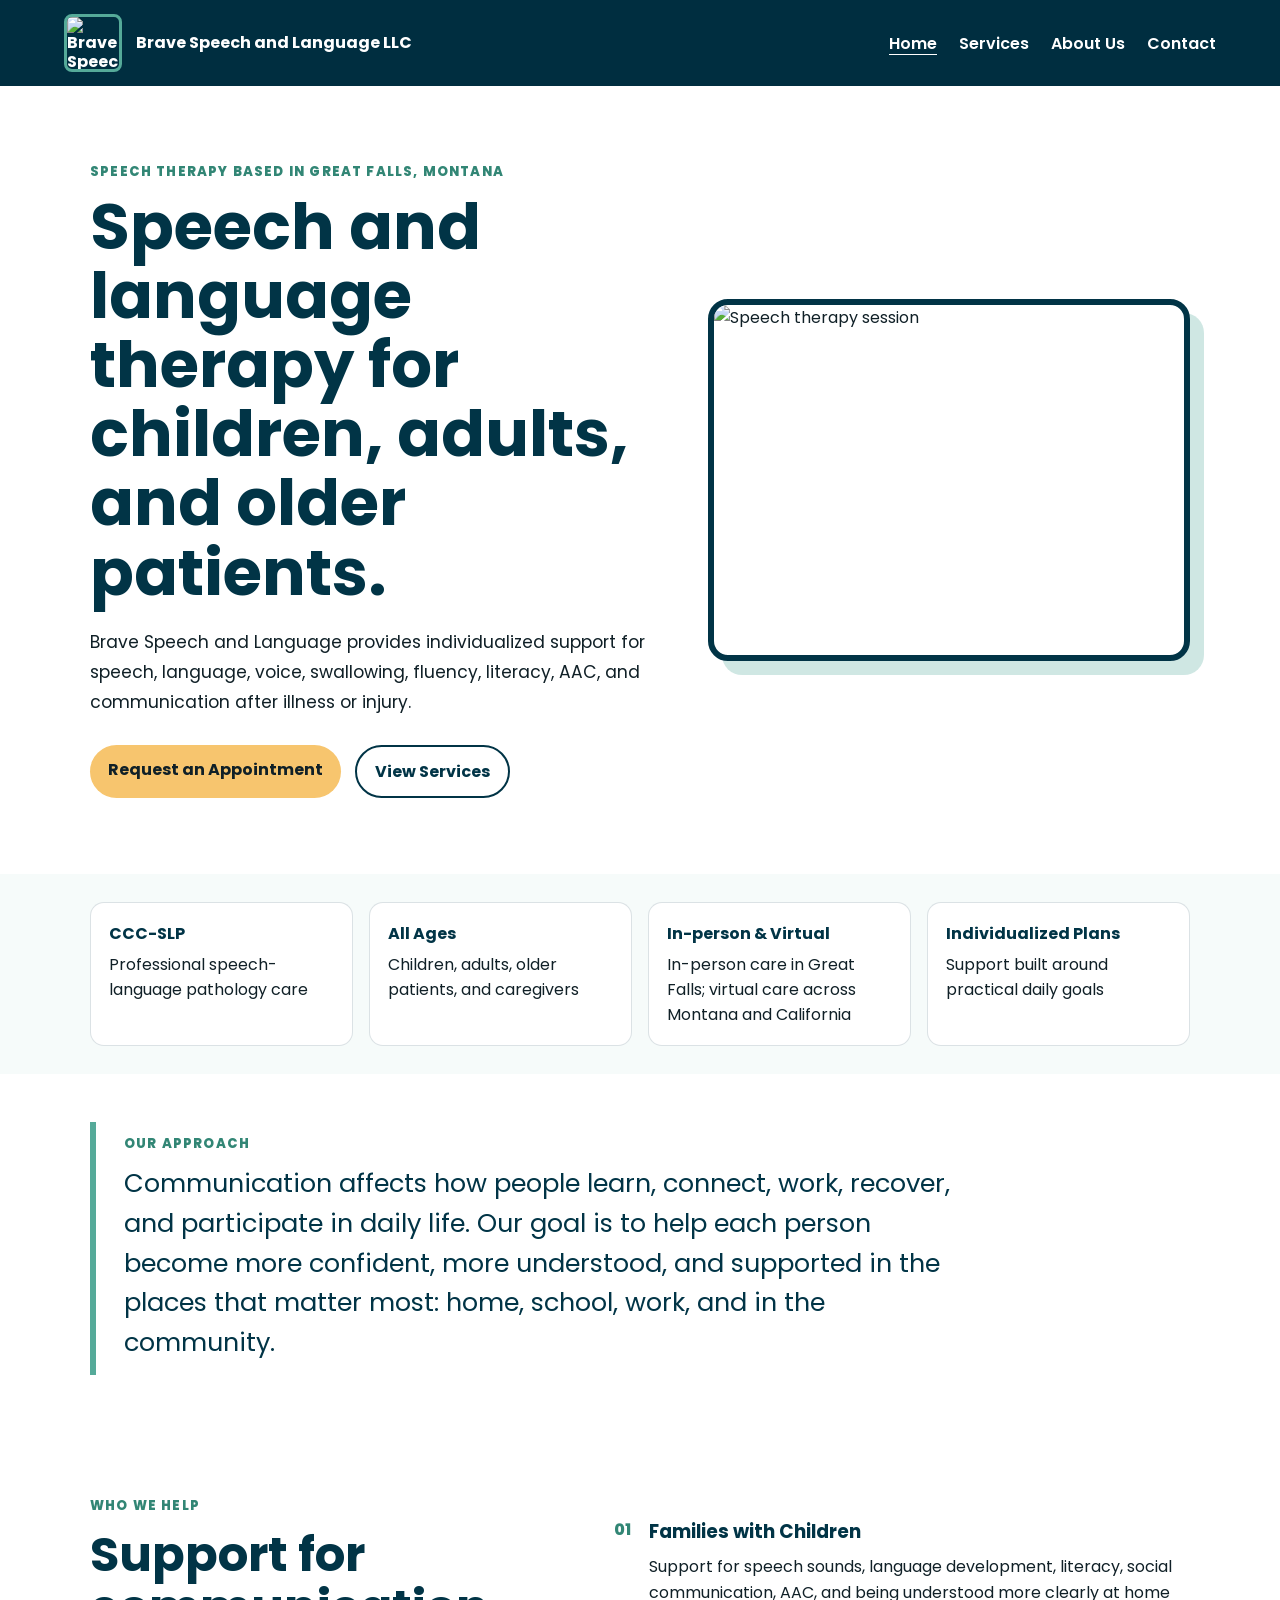
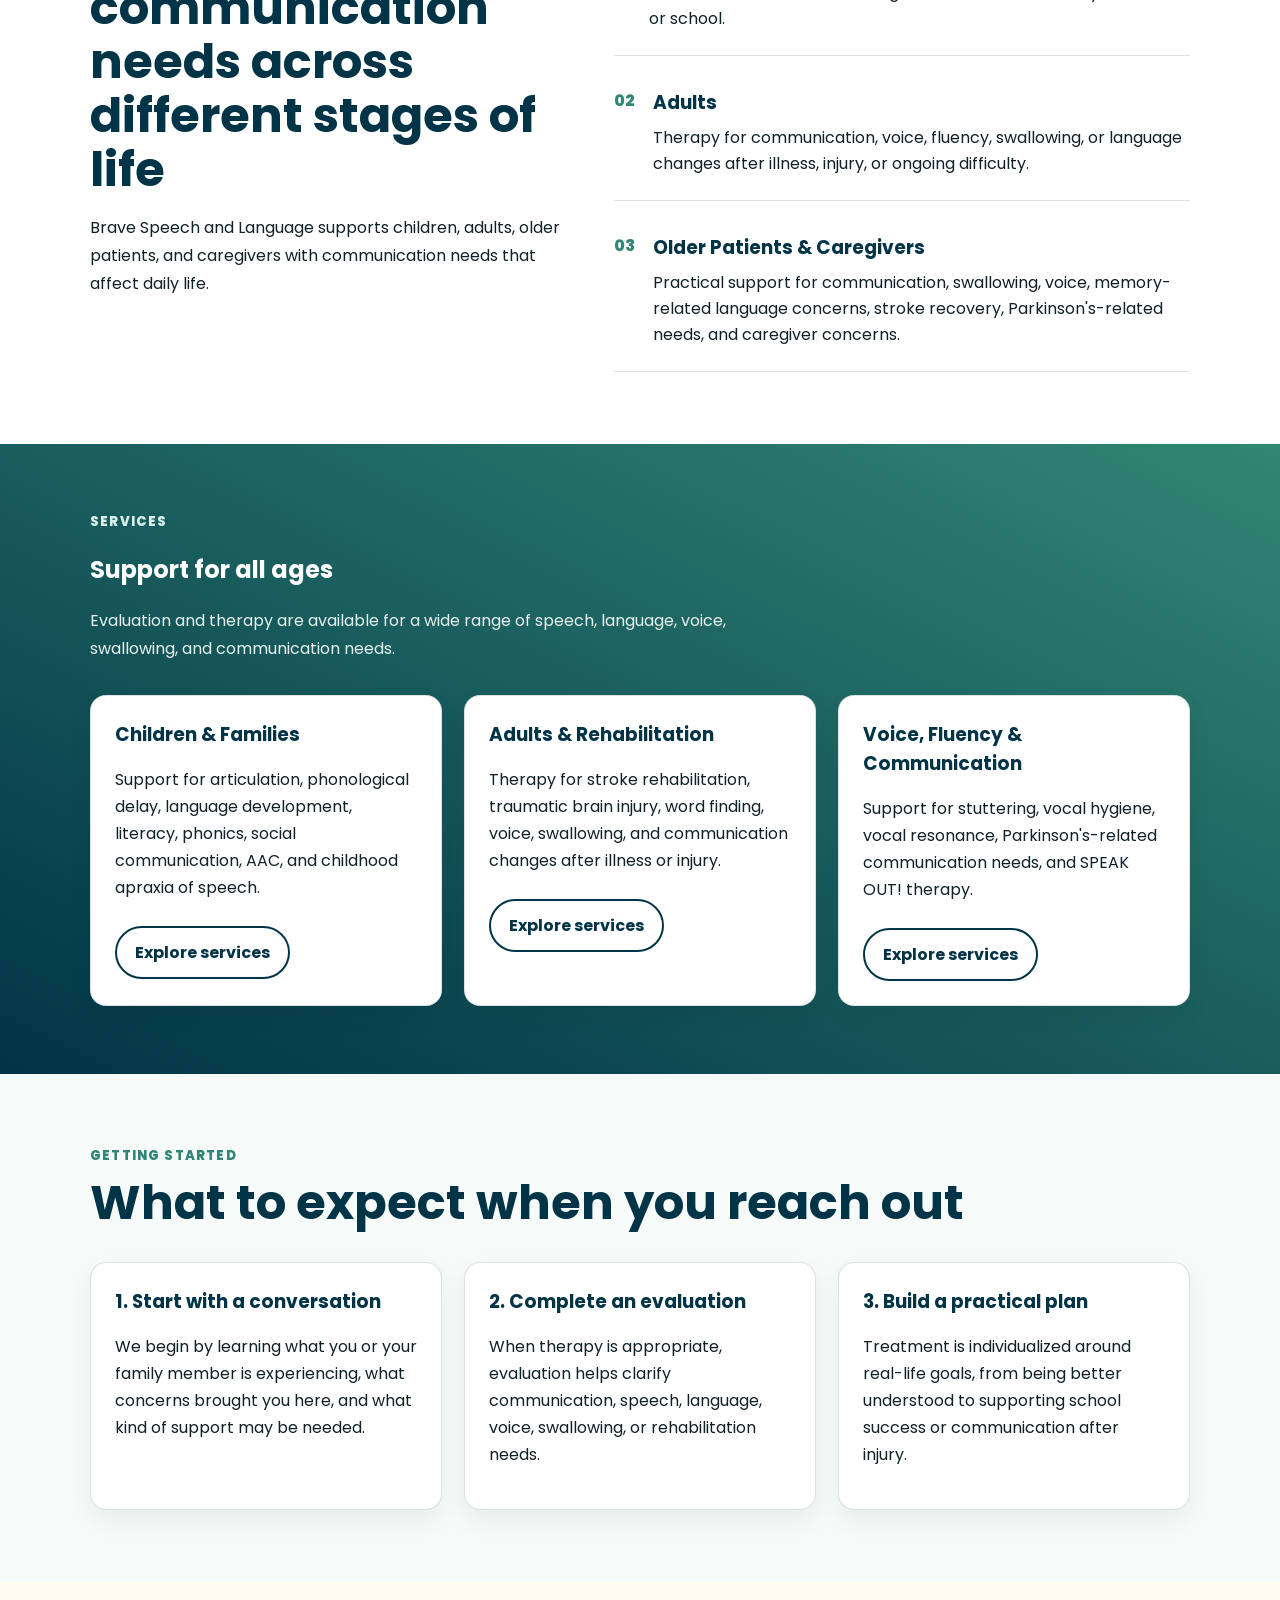
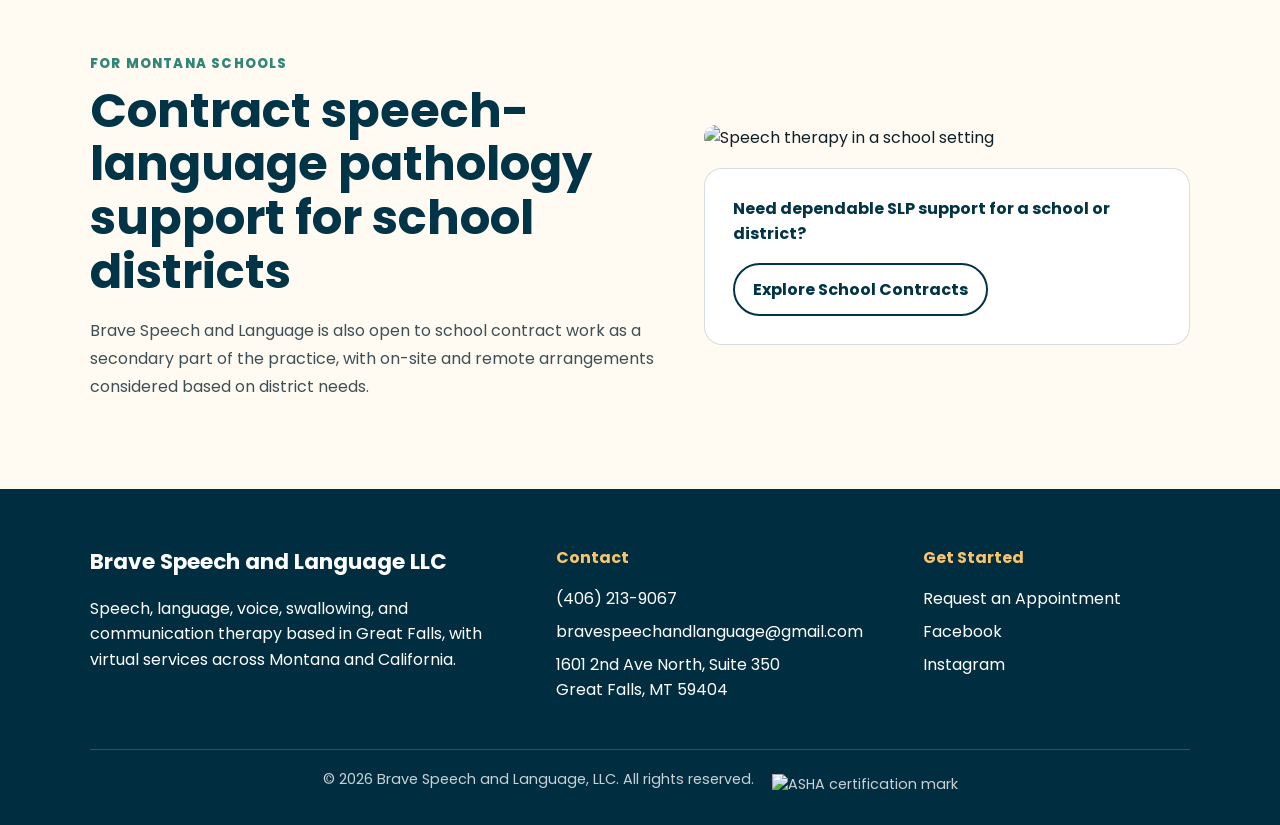
==== commit a44c9393: "Add files via upload" ====
--- a/index.html
+++ b/index.html
@@ -1,232 +1,150 @@
-<!DOCTYPE html>
-<html lang="en">
-    <head>
-        <meta charset="UTF-8">
-        <meta name="viewport" content="width=device-width, initial-scale=1.0">
-        <title>Brave Speech and Language</title>
-        <link rel="stylesheet" href="https://cdnjs.cloudflare.com/ajax/libs/font-awesome/6.5.0/css/all.min.css">
-        <link rel="preconnect" href="https://fonts.googleapis.com">
-        <link rel="preconnect" href="https://fonts.gstatic.com" crossorigin>
-        <link href="https://fonts.googleapis.com/css2?family=Poppins:ital,wght@0,100;0,200;0,300;0,400;0,500;0,600;0,700;0,800;0,900;1,100;1,200;1,300;1,400;1,500;1,600;1,700;1,800;1,900&display=swap" rel="stylesheet">
-        <link rel="stylesheet" href="index.css">
-    </head>
-    <body>
-        <header>
-            <nav role="navigation" class="navbar">
-                <a href="index.html" class="brand">
-                        <img src="BraveSpeechLogov2SaturatedWhite.jpg" alt="Brave Speech and Language Logo" class="logo">
-                        <span>Brave Speech and Language LLC</span>
-                </a>
-                <input type="checkbox" id="menu-checkbox">
-                <label aria-label="Open navigation menu" class="hamburger-menu" for="menu-checkbox">
-                    <span class="menu-icon"></span>
-                    <span class="menu-icon"></span>
-                    <span class="menu-icon"></span>
-                </label>
-                <ul class="nav-links">
-                    <li><a href="index.html">Home</a></li>
-                    <li><a href="services.html">Services</a></li>
-                    <li><a href="about.html">About Us</a></li>
-                    <li><a href="contact.html">Contact</a></li>
-                </ul>
-            </nav>
-        </header>
-        <!---
-        <p id="temp-message">Welcome to our New Website!🎉</p>
-        <section id = "hero">
-        -->
-        <main>
-            <section class="hero">
-                <div class="section-inner hero-grid">
-                    <div class="hero-copy">
-                        <p class="eyebrow">Speech Therapy in Great Falls, MT and surrounding areas</p>
-                        <h1>Speech and language therapy for children, adults, and older patients.</h1>
-                        <p>
-                            Brave Speech and Language provides individualized support for speech,
-                            language, voice, swallowing, fluency, literacy, AAC, and communication
-                            after illness or injury.
-                        </p>
-                        <div class="hero-actions">
-                            <a class="primary-button" href="https://app.pteverywhere.com/s/bravespeechandlanguage/register" target="_blank">Request an Appointment</a>
-                            <a class="secondary-button" href="services.html">View Services</a>
-                        </div>
-                    </div>
-                    <img src="SpeechTherapy2.avif" alt="Speech Therapist Image" class="hero-image">
-                </div>
-            </section>
-            <section class="trust-strip">
-                <div class="section-inner trust-grid">
-                    <article>
-                        <strong>M.A., CCC-SLP</strong>
-                        <span>Licensed speech-language pathology experience</span>
-                    </article>
-                    <article>
-                        <strong>All Ages</strong>
-                        <span>preschool, school-age, young adult, adult, and older patients</span>
-                    </article>
-                    <article>
-                        <strong>In-person and Virtual</strong>
-                        <span>Serving Montana in-person and both Montana and California virtually.</span>
-                    </article>
-                    <article>
-                        <strong>Individualized Plans</strong>
-                        <span>Support built around practical daily goals</span>
-                    </article>
-                </div>
-            </section>
-            <section class="mission-strip">
-                <div class="section-inner mission-strip-inner">
-                    <p class="eyebrow">Our Approach</p>
-                    <p>
-                        Communication affects how people learn, connect, work, recover, and participate 
-                        in daily life. Our goal is to help each person become more confident, more understood, 
-                        and supported in the places that matter most: home, school, work, and in the community.
-                    </p>
-                </div>
-            </section>
-            <section class="who-section">
-                <div class="section-inner who-layout">
-                    <div class="who-heading">
-                        <p class="eyebrow">Who We Help</p>
-                        <h2>Support for communication needs across different stages of life</h2>
-                        <p>
-                            Brave Speech and Language supports children, adults, older patients, and 
-                            caregivers with communication needs that affect daily life.
-                        </p>
-                    </div>
-                    <div class="who-list">
-                        <article>
-                            <span>01</span>
-                            <h3>Families with Children</h3>
-                            <p>Support for speech sounds, language 
-                                development, literacy, social communication, AAC, or being 
-                                understood more clearly at home or school.
-                            </p>
-                        </article>
-                        <article>
-                            <span>02</span>
-                            <h3>Adults</h3>
-                            <p>Therapy for communication, voice, fluency, swallowing, 
-                                or language changes after illness, injury, or ongoing difficulty.
-                            </p>
-                        </article>
-                        <article>
-                            <span>03</span>
-                            <h3>Older Patients & Caregivers</h3>
-                            <p>Practical support for communication, 
-                                swallowing, voice, memory-related language concerns, stroke recovery, or 
-                                Parkinson's-related needs and caregiver concerns.
-                            </p>
-                        </article>
-                    </div>
-                </div>
-            </section>
-            <section id="services" class="services-section">
-                <div class="section-inner">
-                    <p class="eyebrow">Services</p>
-                    <h2>Support for all ages</h2>
-                    <p class="section-intro">
-                        We provide evaluation and therapy for a wide range of speech, 
-                        language, voice, swallowing, and communication needs.
-                    </p>
-                    <div class="service-grid">
-                        <article class="service-card">
-                            <h3>Children & Families</h3>
-                            <p> Support for articulation, phonological delay, 
-                                language development, literacy, phonics, social communication, 
-                                AAC, and childhood apraxia of speech.
-                            </p>
-                        </article>
-                        <article class="service-card">
-                            <h3>Adults & Rehabilitation</h3>
-                            <p>Therapy for stroke rehabilitation, traumatic brain injury, 
-                                word finding, voice, swallowing, and communication changes 
-                                after illness or injury.</p>
-                            </p>
-                        </article>
-                        <article class="service-card">
-                            <h3>Voice, Fluency & Communication</h3>
-                            <p>Support for stuttering, vocal hygiene, vocal resonance, 
-                                Parkinson's-related communication needs, and SPEAK OUT! therapy
-                            </p>
-                        </article>
-                    </div>
-                </div>
-            </section>
-            <section class="process-section">
-                <div class="section-inner">
-                    <p class="eyebrow">Getting Started</p>
-                    <h2>What to expect when you reach out</h2>
-                    <div class="process-grid">
-                        <article class="process-card">
-                            <h3>1. Start with a conversation</h3>
-                            <p>We begin by learning what you or your family member is 
-                                experiencing, what concerns brought you here, and what 
-                                kind of support may be needed.
-                            </p>
-                        </article>
-                        <article class="process-card">
-                            <h3>2. Complete an evaluation</h3>
-                            <p>When therapy is appropriate, we use careful evaluation 
-                                to understand communication, speech, language, voice, 
-                                swallowing, or rehabilitation needs.
-                            </p>
-                        </article>
-                        <article class="process-card">
-                            <h3>3. Build a practical plan</h3>
-                            <p>Treatment is individualized around real-life goals, whether 
-                                that means being better understood, communication after 
-                                injury, supporting school success, or improving daily 
-                                quality of life.
-                            </p>
-                        </article>
-                    </div>
-                </div>
-            </section>
-            <section class="contact-cta">
-                <div class="section-inner contact-panel">
-                    <div class="contact-copy">
-                        <p class="eyebrow">Contact</p>
-                        <h2>Ready to ask about therapy?</h2>
-                        <p>
-                            Reach out to request an appointment, ask about services, or find 
-                            out whether Brave Speech and Language may be a good fit for 
-                            you or your family member.
-                        </p>
-                    </div>
-                    <div class="contact-details">
-                        <p><strong>Phone</strong><br><a href="tel:4062319067">(406)231-9067</a></p>
-                        <p><strong>Email</strong><br><a href="mailto:bravespeechandlanguage@gmail.com">bravespeechandlanguage@gmail.com</a></p>
-                        <p><strong>Address</strong><br>1601 2nd Ave North, Suite 350<br>Great Falls, MT 59404</p>
-                        <a class="primary-button" href="https://app.pteverywhere.com/s/bravespeechandlanguage/register" target="_blank">Request an Appointment</a>
-                    </div>
-                </div>
-            </section>
-        </main>
-        <footer class="site-footer">
-            <div  class="section-inner footer-grid">
-                <div>
-                    <h2>Brave Speech and Language LLC</h2>
-                    <p>Speech, language, voice, swallowing, and communication therapy in 
-                        Great Falls, Montana.
-                    </p>
-                </div>
-                <div>
-                    <h3>Contact</h3>
-                    <a href="tel:(406)213-9067">(406)231-9067</a>
-                    <a href="mailto:bravespeechandlanguage@gmail.com">bravespeechandlanguage@gmail.com</a>
-                    <p>1601 2nd Ave North, Suite 350<br>Great Falls, MT 59404</p>
-                </div>
-                <div>
-                    <h3>Get Started</h3>
-                    <p><a href="https://app.pteverywhere.com/s/bravespeechandlanguage/register" target="_blank">Request an Appointment</a></p>
-                    <p><a href="https://www.facebook.com/BraveSpeechandLanguage" target="_blank">Facebook</a></p>
-                    <p><a href="https://www.instagram.com/brave_speech/" target="_blank">Instagram</a></p>
-                </div>
-            </div>
-            <div class="section-inner footer-bottom">
-                <p>&copy; 2026 Brave Speech and Language, LLC. All rights reserved.</p>
-            </div>
-        </footer>
-    </body>
-</html>
+<!DOCTYPE html>
+<html lang="en">
+<head>
+    <meta charset="UTF-8">
+    <meta name="viewport" content="width=device-width, initial-scale=1.0">
+    <meta name="description" content="Brave Speech and Language provides speech, language, voice, swallowing, and communication therapy in Great Falls, Montana, with virtual services available across Montana and California.">
+    <title>Brave Speech and Language | Great Falls, MT</title>
+    <link rel="preconnect" href="https://fonts.googleapis.com">
+    <link rel="preconnect" href="https://fonts.gstatic.com" crossorigin>
+    <link href="https://fonts.googleapis.com/css2?family=Poppins:wght@400;500;600;700;800&display=swap" rel="stylesheet">
+    <link rel="stylesheet" href="css/global.css">
+</head>
+<body>
+    <header>
+        <nav class="navbar" aria-label="Primary navigation">
+            <a href="index.html" class="brand">
+                <img src="imageFolder/BraveSpeechLogov2SaturatedWhite.jpg" alt="Brave Speech and Language logo" class="logo">
+                <span>Brave Speech and Language LLC</span>
+            </a>
+            <input type="checkbox" id="menu-checkbox">
+            <label aria-label="Open navigation menu" class="hamburger-menu" for="menu-checkbox">
+                <span class="menu-icon"></span><span class="menu-icon"></span><span class="menu-icon"></span>
+            </label>
+            <ul class="nav-links">
+                <li><a href="index.html" aria-current="page">Home</a></li>
+                <li><a href="services.html">Services</a></li>
+                <li><a href="about.html">About Us</a></li>
+                <li><a href="contact.html">Contact</a></li>
+            </ul>
+        </nav>
+    </header>
+
+    <main>
+        <section class="hero">
+            <div class="section-inner hero-grid">
+                <div class="hero-copy">
+                    <p class="eyebrow">Speech Therapy Based in Great Falls, Montana</p>
+                    <h1>Speech and language therapy for children, adults, and older patients.</h1>
+                    <p>Brave Speech and Language provides individualized support for speech, language, voice, swallowing, fluency, literacy, AAC, and communication after illness or injury.</p>
+                    <div class="hero-actions">
+                        <a class="primary-button" href="https://app.pteverywhere.com/s/bravespeechandlanguage/register" target="_blank" rel="noopener noreferrer">Request an Appointment</a>
+                        <a class="secondary-button" href="services.html">View Services</a>
+                    </div>
+                </div>
+                <img src="imageFolder/SpeechTherapy2.avif" alt="Speech therapy session" class="hero-image">
+            </div>
+        </section>
+
+        <section class="trust-strip">
+            <div class="section-inner trust-grid">
+                <article><strong>CCC-SLP</strong><span>Professional speech-language pathology care</span></article>
+                <article><strong>All Ages</strong><span>Children, adults, older patients, and caregivers</span></article>
+                <article><strong>In-person & Virtual</strong><span>In-person care in Great Falls; virtual care across Montana and California</span></article>
+                <article><strong>Individualized Plans</strong><span>Support built around practical daily goals</span></article>
+            </div>
+        </section>
+
+        <section class="mission-strip">
+            <div class="section-inner mission-strip-inner">
+                <p class="eyebrow">Our Approach</p>
+                <p>Communication affects how people learn, connect, work, recover, and participate in daily life. Our goal is to help each person become more confident, more understood, and supported in the places that matter most: home, school, work, and in the community.</p>
+            </div>
+        </section>
+
+        <section class="who-section">
+            <div class="section-inner who-layout">
+                <div class="who-heading">
+                    <p class="eyebrow">Who We Help</p>
+                    <h2>Support for communication needs across different stages of life</h2>
+                    <p>Brave Speech and Language supports children, adults, older patients, and caregivers with communication needs that affect daily life.</p>
+                </div>
+                <div class="who-list">
+                    <article><span>01</span><div><h3>Families with Children</h3><p>Support for speech sounds, language development, literacy, social communication, AAC, and being understood more clearly at home or school.</p></div></article>
+                    <article><span>02</span><div><h3>Adults</h3><p>Therapy for communication, voice, fluency, swallowing, or language changes after illness, injury, or ongoing difficulty.</p></div></article>
+                    <article><span>03</span><div><h3>Older Patients & Caregivers</h3><p>Practical support for communication, swallowing, voice, memory-related language concerns, stroke recovery, Parkinson's-related needs, and caregiver concerns.</p></div></article>
+                </div>
+            </div>
+        </section>
+
+        <section class="services-section">
+            <div class="section-inner">
+                <p class="eyebrow">Services</p>
+                <h2>Support for all ages</h2>
+                <p class="section-intro">Evaluation and therapy are available for a wide range of speech, language, voice, swallowing, and communication needs.</p>
+                <div class="service-grid">
+                    <article class="service-card"><h3>Children & Families</h3><p>Support for articulation, phonological delay, language development, literacy, phonics, social communication, AAC, and childhood apraxia of speech.</p><a class="secondary-button" href="services.html#children">Explore services</a></article>
+                    <article class="service-card"><h3>Adults & Rehabilitation</h3><p>Therapy for stroke rehabilitation, traumatic brain injury, word finding, voice, swallowing, and communication changes after illness or injury.</p><a class="secondary-button" href="services.html#adults">Explore services</a></article>
+                    <article class="service-card"><h3>Voice, Fluency & Communication</h3><p>Support for stuttering, vocal hygiene, vocal resonance, Parkinson's-related communication needs, and SPEAK OUT! therapy.</p><a class="secondary-button" href="services.html#voice">Explore services</a></article>
+                </div>
+            </div>
+        </section>
+
+        <section class="process-section">
+            <div class="section-inner">
+                <p class="eyebrow">Getting Started</p>
+                <h2 class="section-heading">What to expect when you reach out</h2>
+                <div class="process-grid">
+                    <article class="process-card"><h3>1. Start with a conversation</h3><p>We begin by learning what you or your family member is experiencing, what concerns brought you here, and what kind of support may be needed.</p></article>
+                    <article class="process-card"><h3>2. Complete an evaluation</h3><p>When therapy is appropriate, evaluation helps clarify communication, speech, language, voice, swallowing, or rehabilitation needs.</p></article>
+                    <article class="process-card"><h3>3. Build a practical plan</h3><p>Treatment is individualized around real-life goals, from being better understood to supporting school success or communication after injury.</p></article>
+                </div>
+            </div>
+        </section>
+
+        <section class="school-highlight">
+            <div class="section-inner school-highlight-grid">
+                <div>
+                    <p class="eyebrow">For Montana Schools</p>
+                    <h2 class="section-heading">Contract speech-language pathology support for school districts</h2>
+                    <p class="section-intro">Brave Speech and Language is also open to school contract work as a secondary part of the practice, with on-site and remote arrangements considered based on district needs.</p>
+                </div>
+                <div>
+                    <img src="imageFolder/GirlAtComputer.avif" alt="Speech therapy in a school setting" class="school-highlight-image">
+                    <div class="school-highlight-action">
+                        <p>Need dependable SLP support for a school or district?</p>
+                        <a class="secondary-button" href="services.html#schools">Explore School Contracts</a>
+                    </div>
+                </div>
+                </div>
+            </div>
+        </section>
+    <!---
+        <section class="contact-cta">
+            <div class="section-inner contact-panel">
+                <div class="contact-copy">
+                    <p class="eyebrow">Contact</p>
+                    <h2>Ready to ask about therapy?</h2>
+                    <p>Reach out to request an appointment, ask about services, or find out whether Brave Speech and Language may be a good fit for you or your family member.</p>
+                </div>
+                <div class="contact-details">
+                    <p><strong>Phone</strong><br><a href="tel:4062139067">(406) 213-9067</a></p>
+                    <p><strong>Email</strong><br><a href="mailto:bravespeechandlanguage@gmail.com">bravespeechandlanguage@gmail.com</a></p>
+                    <p><strong>Address</strong><br>1601 2nd Ave North, Suite 350<br>Great Falls, MT 59404</p>
+                    <a class="primary-button" href="https://app.pteverywhere.com/s/bravespeechandlanguage/register" target="_blank" rel="noopener noreferrer">Request an Appointment</a>
+                </div>
+            </div>
+        </section>
+    -->
+    </main>
+
+    <footer class="site-footer">
+        <div class="section-inner footer-grid">
+            <div><h2>Brave Speech and Language LLC</h2><p>Speech, language, voice, swallowing, and communication therapy based in Great Falls, with virtual services across Montana and California.</p></div>
+            <div><h3>Contact</h3><a href="tel:4062139067">(406) 213-9067</a><a href="mailto:bravespeechandlanguage@gmail.com">bravespeechandlanguage@gmail.com</a><p>1601 2nd Ave North, Suite 350<br>Great Falls, MT 59404</p></div>
+            <div><h3>Get Started</h3><a href="https://app.pteverywhere.com/s/bravespeechandlanguage/register" target="_blank" rel="noopener noreferrer">Request an Appointment</a><a href="https://www.facebook.com/BraveSpeechandLanguage" target="_blank" rel="noopener noreferrer">Facebook</a><a href="https://www.instagram.com/brave_speech/" target="_blank" rel="noopener noreferrer">Instagram</a></div>
+        </div>
+        <div class="section-inner footer-bottom"><p>&copy; 2026 Brave Speech and Language, LLC. All rights reserved.</p><img src="imageFolder/ASHAcert.avif" alt="ASHA certification mark" class="footer-logo"></div>
+    </footer>
+</body>
+</html>
--- a/css/global.css
+++ b/css/global.css
@@ -0,0 +1,913 @@
+* {
+    box-sizing: border-box;
+}
+
+:root {
+    --ink: #102027;
+    --navy: #002e40;
+    --navy-2: #013446;
+    --teal: #328675;
+    --mint: #55aa99;
+    --wash: #f6fbfa;
+    --warm-wash: #fffaf2;
+    --gold: hsl(38, 90%, 70%);
+    --border: rgba(1, 52, 70, 0.14);
+    --shadow: 0 14px 34px rgba(0, 0, 0, 0.08);
+}
+
+html {
+    scroll-behavior: smooth;
+}
+
+body {
+    margin: 0;
+    font-family: 'Poppins', sans-serif;
+    background: #fff;
+    color: var(--ink);
+    text-align: left;
+    padding-top: 86px;
+}
+
+img {
+    display: block;
+    max-width: 100%;
+}
+
+a {
+    color: inherit;
+}
+
+section {
+    padding: 72px 0;
+}
+
+.section-inner {
+    width: min(1100px, 92%);
+    margin: 0 auto;
+}
+
+.eyebrow {
+    margin: 0 0 10px;
+    color: var(--teal);
+    font-size: 0.82rem;
+    font-weight: 800;
+    letter-spacing: 0.09em;
+    text-transform: uppercase;
+}
+
+.section-intro {
+    max-width: 720px;
+    line-height: 1.75;
+    color: #3e5057;
+}
+.services-section .section-intro {
+    color: #e6f2ef;
+}
+.navbar {
+    position: fixed;
+    top: 0;
+    left: 0;
+    z-index: 15;
+    display: flex;
+    align-items: center;
+    gap: 24px;
+    width: 100%;
+    min-height: 86px;
+    padding: 12px 5%;
+    background: var(--navy);
+}
+
+.brand {
+    display: flex;
+    align-items: center;
+    gap: 14px;
+    max-width: 360px;
+    color: #fff;
+    font-weight: 700;
+    line-height: 1.2;
+    text-decoration: none;
+}
+
+.logo {
+    width: 58px;
+    height: 58px;
+    flex: 0 0 auto;
+    object-fit: cover;
+    border: 3px solid var(--mint);
+    border-radius: 8px;
+}
+
+#menu-checkbox {
+    display: none;
+}
+
+.hamburger-menu {
+    display: none;
+}
+
+.nav-links {
+    display: flex;
+    align-items: center;
+    gap: 22px;
+    margin: 0 0 0 auto;
+    padding: 0;
+    list-style: none;
+}
+
+.nav-links a {
+    color: #fff;
+    font-weight: 600;
+    text-decoration: none;
+}
+
+.nav-links a:hover,
+.nav-links a:focus-visible,
+.nav-links a[aria-current="page"] {
+    text-decoration: underline;
+    text-underline-offset: 5px;
+}
+
+.hero {
+    padding: 76px 0;
+}
+
+.hero-grid {
+    display: grid;
+    grid-template-columns: 1.08fr 0.92fr;
+    gap: 52px;
+    align-items: center;
+}
+
+.hero h1,
+.page-hero h1 {
+    max-width: 760px;
+    margin: 0 0 20px;
+    color: var(--navy-2);
+    font-size: clamp(2.25rem, 5vw, 4rem);
+    line-height: 1.08;
+}
+
+.hero-copy > p:not(.eyebrow),
+.page-hero p {
+    max-width: 690px;
+    font-size: 1.08rem;
+    line-height: 1.75;
+}
+
+.hero-image {
+    width: 100%;
+    aspect-ratio: 4 / 3;
+    object-fit: cover;
+    border: 6px solid var(--navy-2);
+    border-radius: 20px;
+    box-shadow: 14px 14px 0 rgba(85, 170, 153, 0.28);
+}
+
+.hero-actions,
+.page-actions {
+    display: flex;
+    flex-wrap: wrap;
+    gap: 14px;
+    margin-top: 28px;
+}
+
+.primary-button,
+.secondary-button {
+    display: inline-block;
+    padding: 12px 18px;
+    border-radius: 999px;
+    font-weight: 700;
+    text-decoration: none;
+}
+
+.primary-button {
+    background: var(--gold);
+    color: var(--ink);
+}
+
+.primary-button:hover,
+.primary-button:focus-visible {
+    filter: brightness(0.96);
+}
+
+.secondary-button {
+    border: 2px solid var(--navy-2);
+    color: var(--navy-2);
+}
+
+.trust-strip {
+    padding: 28px 0;
+    background: var(--wash);
+}
+
+.trust-grid {
+    display: grid;
+    grid-template-columns: repeat(4, 1fr);
+    gap: 16px;
+}
+
+.trust-grid article {
+    padding: 18px;
+    background: #fff;
+    border: 1px solid var(--border);
+    border-radius: 14px;
+}
+
+.trust-grid strong {
+    display: block;
+    margin-bottom: 6px;
+    color: var(--navy-2);
+}
+
+.trust-grid span {
+    line-height: 1.5;
+}
+
+.mission-strip {
+    padding: 48px 0;
+}
+
+.mission-strip-inner {
+    padding: 12px 0 12px 28px;
+    border-left: 6px solid var(--mint);
+}
+
+.mission-strip p:last-child {
+    max-width: 850px;
+    margin: 0;
+    color: var(--navy-2);
+    font-size: clamp(1.22rem, 2vw, 1.65rem);
+    line-height: 1.55;
+}
+
+.who-layout,
+.about-grid,
+.contact-grid,
+.school-contract-grid {
+    display: grid;
+    grid-template-columns: 0.9fr 1.1fr;
+    gap: 52px;
+    align-items: start;
+}
+
+.who-heading h2,
+.section-heading,
+.contact-copy h2,
+.about-copy h2 {
+    margin: 0 0 18px;
+    color: var(--navy-2);
+    font-size: clamp(2rem, 4vw, 3rem);
+    line-height: 1.12;
+}
+
+.who-heading p,
+.about-copy p,
+.contact-copy p {
+    line-height: 1.75;
+}
+
+.who-list {
+    display: grid;
+    gap: 10px;
+}
+
+.who-list article {
+    display: grid;
+    grid-template-columns: auto 1fr;
+    gap: 18px;
+    padding: 22px 0;
+    border-bottom: 1px solid var(--border);
+}
+
+.who-list article > span {
+    color: var(--teal);
+    font-weight: 800;
+}
+
+.who-list h3 {
+    margin: 0 0 8px;
+    color: var(--navy-2);
+}
+
+.who-list p {
+    margin: 0;
+    line-height: 1.65;
+}
+
+.services-section {
+    padding: 68px 0;
+    background: linear-gradient(to top right, var(--navy-2), var(--teal));
+    color: #fff;
+}
+
+.services-section .eyebrow {
+    color: #d9f0ea;
+}
+
+.service-grid,
+.process-grid,
+.service-category-grid {
+    display: grid;
+    grid-template-columns: repeat(3, 1fr);
+    gap: 22px;
+    margin-top: 32px;
+}
+
+.service-card,
+.process-card,
+.service-category,
+.info-card {
+    padding: 24px;
+    background: #fff;
+    color: var(--ink);
+    border: 1px solid var(--border);
+    border-radius: 16px;
+    box-shadow: 0 10px 24px rgba(0, 0, 0, 0.06);
+}
+
+.service-card h3,
+.process-card h3,
+.service-category h2,
+.info-card h2,
+.info-card h3 {
+    margin-top: 0;
+    color: var(--navy-2);
+}
+
+.service-card p,
+.process-card p,
+.service-category p,
+.info-card p {
+    line-height: 1.68;
+}
+
+.service-card .secondary-button {
+    margin-top: 8px;
+}
+
+.process-section,
+.contact-cta,
+.page-hero,
+.soft-section {
+    background: var(--wash);
+}
+
+.service-category ul {
+    display: grid;
+    gap: 9px;
+    margin: 18px 0 0;
+    padding-left: 20px;
+    line-height: 1.55;
+}
+
+.school-contract-panel {
+    padding: 34px;
+    border: 1px solid var(--border);
+    border-radius: 20px;
+    background: var(--navy-2);
+    color: #fff;
+}
+
+.school-contract-panel h2 {
+    margin-top: 0;
+    color: #fff;
+}
+
+.school-contract-panel p {
+    line-height: 1.7;
+}
+
+.contact-panel {
+    display: grid;
+    grid-template-columns: minmax(0, 1.1fr) minmax(280px, 0.9fr);
+    gap: 40px;
+    align-items: start;
+    padding: 42px;
+    overflow: hidden;
+    background: #fff;
+    border: 1px solid var(--border);
+    border-radius: 22px;
+    box-shadow: var(--shadow);
+}
+
+.contact-details {
+    min-width: 0;
+    padding: 28px;
+    background: var(--navy-2);
+    color: #fff;
+    border-radius: 18px;
+    overflow-wrap: anywhere;
+}
+
+.contact-details p {
+    margin-top: 0;
+    line-height: 1.6;
+}
+
+.contact-details a {
+    color: #fff;
+}
+
+.contact-details .primary-button {
+    margin-top: 10px;
+    color: var(--ink);
+}
+
+.page-hero {
+    padding: 64px 0;
+}
+
+.page-hero p {
+    color: #3e5057;
+}
+
+.about-grid {
+    grid-template-columns: 1.2fr 0.8fr;
+}
+
+.about-points {
+    display: grid;
+    gap: 16px;
+}
+
+.about-points .info-card {
+    box-shadow: none;
+}
+.school-highlight img {
+    max-width: 100%;
+    height: auto;
+    border-radius: 12px;
+    margin-bottom: 18px;
+}
+.contact-grid {
+    grid-template-columns: 1fr 1fr;
+}
+
+.contact-methods {
+    display: grid;
+    gap: 16px;
+}
+
+.contact-method {
+    padding: 22px;
+    border: 1px solid var(--border);
+    border-radius: 16px;
+    background: #fff;
+}
+
+.contact-method h2 {
+    margin: 0 0 8px;
+    color: var(--navy-2);
+    font-size: 1.15rem;
+}
+
+.contact-method p {
+    margin: 0;
+    line-height: 1.65;
+    overflow-wrap: anywhere;
+}
+
+.contact-method a {
+    color: var(--navy-2);
+}
+
+.error-panel {
+    max-width: 760px;
+    margin: 0 auto;
+    padding: 56px 0 72px;
+    text-align: center;
+}
+
+.error-code {
+    margin: 0;
+    color: var(--mint);
+    font-size: clamp(4.5rem, 14vw, 8rem);
+    font-weight: 800;
+    line-height: 1;
+}
+
+.error-panel h1 {
+    margin: 14px 0;
+    color: var(--navy-2);
+    font-size: clamp(2rem, 5vw, 3.2rem);
+}
+
+.error-panel > p:not(.error-code) {
+    max-width: 590px;
+    margin: 0 auto;
+    line-height: 1.7;
+}
+
+.site-footer {
+    padding: 56px 0 24px;
+    background: var(--navy);
+    color: #fff;
+}
+
+.footer-grid {
+    display: grid;
+    grid-template-columns: 1.3fr 1fr 0.8fr;
+    gap: 32px;
+}
+
+.site-footer h2,
+.site-footer h3 {
+    margin-top: 0;
+}
+
+.site-footer h2 {
+    font-size: 1.35rem;
+}
+
+.site-footer h3 {
+    color: var(--gold);
+    font-size: 1rem;
+}
+
+.site-footer p {
+    margin: 0 0 10px;
+    line-height: 1.6;
+}
+
+.site-footer a {
+    display: block;
+    color: #fff;
+    text-decoration: none;
+    overflow-wrap: anywhere;
+}
+
+.site-footer a:hover,
+.site-footer a:focus-visible {
+    text-decoration: underline;
+}
+
+.footer-bottom {
+    display: flex;
+    align-items: center;
+    justify-content: center;
+    gap: 18px;
+    margin-top: 36px;
+    padding-top: 18px;
+    border-top: 1px solid rgba(255, 255, 255, 0.18);
+    color: rgba(255, 255, 255, 0.78);
+    font-size: 0.9rem;
+    text-align: center;
+}
+
+.footer-logo {
+    max-height: 54px;
+    width: auto;
+}
+
+@media (max-width: 840px) {
+    body {
+        padding-top: 82px;
+    }
+
+    section {
+        padding: 56px 0;
+    }
+
+    .navbar {
+        min-height: 82px;
+        flex-wrap: wrap;
+        gap: 12px;
+    }
+
+    .brand {
+        max-width: 245px;
+        font-size: 0.92rem;
+    }
+
+    .logo {
+        width: 52px;
+        height: 52px;
+    }
+
+    .hamburger-menu {
+        display: flex;
+        flex-direction: column;
+        gap: 5px;
+        margin-left: auto;
+        padding: 10px;
+        cursor: pointer;
+    }
+
+    .hamburger-menu .menu-icon {
+        display: block;
+        width: 28px;
+        height: 3px;
+        margin: 0;
+        padding: 0;
+        background: #fff;
+        border-radius: 999px;
+    }
+
+    .nav-links {
+        display: none;
+        width: 100%;
+        flex-direction: column;
+        align-items: flex-start;
+        gap: 12px;
+        margin: 0;
+        padding: 18px;
+        background: var(--navy-2);
+        border-radius: 12px;
+    }
+
+    #menu-checkbox:checked ~ .nav-links {
+        display: flex;
+    }
+
+    .hero-grid,
+    .trust-grid,
+    .service-grid,
+    .process-grid,
+    .service-category-grid,
+    .who-layout,
+    .about-grid,
+    .contact-grid,
+    .contact-panel,
+    .school-contract-grid {
+        grid-template-columns: 1fr;
+    }
+
+    .hero {
+        padding-top: 58px;
+    }
+
+    .hero-grid,
+    .who-layout,
+    .about-grid,
+    .contact-grid {
+        gap: 30px;
+    }
+
+    .contact-panel {
+        padding: 28px;
+    }
+
+    .footer-grid {
+        grid-template-columns: 1fr;
+    }
+
+    .footer-bottom {
+        flex-direction: column;
+    }
+}
+
+@media (max-width: 480px) {
+    .brand span {
+        max-width: 165px;
+    }
+
+    .section-inner {
+        width: min(100% - 32px, 1100px);
+    }
+
+    .hero h1,
+    .page-hero h1 {
+        font-size: clamp(2rem, 11vw, 2.7rem);
+    }
+
+    .contact-panel,
+    .school-contract-panel {
+        padding: 22px;
+    }
+}
+
+
+/* Client-directed refinements: warmer secondary pages, photo slots, and school-contract pathway */
+.warm-page-hero {
+    background: linear-gradient(135deg, var(--warm-wash), var(--wash));
+}
+
+.about-hero-grid,
+.contact-hero-grid,
+.about-story-grid,
+.school-highlight-grid,
+.school-contact-strip {
+    display: grid;
+    grid-template-columns: minmax(0, 1.08fr) minmax(280px, 0.92fr);
+    gap: 44px;
+    align-items: center;
+}
+
+.photo-placeholder {
+    min-height: 280px;
+    display: flex;
+    flex-direction: column;
+    align-items: center;
+    justify-content: center;
+    gap: 8px;
+    padding: 28px;
+    border: 2px dashed rgba(50, 134, 117, 0.55);
+    border-radius: 22px;
+    background: linear-gradient(145deg, rgba(255,255,255,0.85), rgba(246,251,250,0.92));
+    color: var(--navy-2);
+    text-align: center;
+}
+
+.photo-placeholder span {
+    font-weight: 800;
+    letter-spacing: 0.02em;
+}
+
+.photo-placeholder small {
+    max-width: 260px;
+    color: #5d6d72;
+    line-height: 1.5;
+}
+
+.portrait-placeholder {
+    min-height: 430px;
+}
+
+.landscape-placeholder {
+    min-height: 300px;
+}
+
+.about-story-grid {
+    align-items: stretch;
+}
+
+.values-grid {
+    display: grid;
+    grid-template-columns: repeat(3, 1fr);
+    gap: 20px;
+}
+
+.value-card {
+    padding: 28px;
+    border-top: 4px solid var(--mint);
+    border-radius: 0 0 16px 16px;
+    background: #fff;
+}
+
+.value-card > span {
+    color: var(--teal);
+    font-weight: 800;
+}
+
+.value-card h3 {
+    margin: 8px 0 10px;
+    color: var(--navy-2);
+}
+
+.value-card p {
+    margin: 0;
+    line-height: 1.68;
+}
+
+.contact-side-stack {
+    display: grid;
+    gap: 18px;
+}
+
+.appointment-card {
+    box-shadow: var(--shadow);
+}
+
+.service-area-card {
+    padding: 26px;
+    border: 1px solid var(--border);
+    border-left: 5px solid var(--mint);
+    border-radius: 16px;
+    background: var(--warm-wash);
+}
+
+.service-area-card h2 {
+    margin: 0 0 10px;
+    color: var(--navy-2);
+    font-size: 1.35rem;
+}
+
+.service-area-card p:last-child {
+    margin-bottom: 0;
+    line-height: 1.68;
+}
+
+.contact-method small {
+    display: block;
+    margin-top: 10px;
+    color: #617278;
+    line-height: 1.5;
+}
+
+.school-highlight {
+    background: var(--warm-wash);
+}
+
+.school-highlight-action {
+    padding: 28px;
+    border: 1px solid rgba(1,52,70,0.16);
+    border-radius: 18px;
+    background: #fff;
+}
+
+.school-highlight-action p {
+    margin-top: 0;
+    color: var(--navy-2);
+    font-weight: 700;
+    line-height: 1.55;
+}
+
+.school-contact-strip {
+    grid-template-columns: minmax(0, 1fr) auto;
+}
+
+.school-contact-strip h2 {
+    margin: 0 0 12px;
+    color: var(--navy-2);
+}
+
+.school-contact-strip p:last-child {
+    max-width: 760px;
+    margin-bottom: 0;
+    line-height: 1.7;
+}
+
+.site-footer a {
+    display: block;
+    margin-bottom: 8px;
+    color: #fff;
+    text-decoration: none;
+}
+
+@media (max-width: 840px) {
+    .about-hero-grid,
+    .contact-hero-grid,
+    .about-story-grid,
+    .school-highlight-grid,
+    .school-contact-strip,
+    .values-grid {
+        grid-template-columns: 1fr;
+    }
+
+    .photo-placeholder,
+    .portrait-placeholder,
+    .landscape-placeholder {
+        min-height: 240px;
+    }
+
+    .school-contact-strip .secondary-button {
+        justify-self: start;
+    }
+}
+
+/* About-page simplification after client review */
+.about-closing {
+    position: relative;
+    padding: 68px 0 76px;
+    background: linear-gradient(180deg, #fffaf2 0%, #f7f4ea 100%);
+    border-top: 1px solid rgba(1, 52, 70, 0.08);
+}
+
+.about-closing-grid {
+    display: grid;
+    grid-template-columns: minmax(0, 1.2fr) minmax(260px, 0.8fr);
+    gap: 48px;
+    align-items: center;
+}
+
+.about-closing h2 {
+    max-width: 700px;
+    margin: 0 0 16px;
+    color: var(--navy-2);
+    font-size: clamp(2rem, 4vw, 3rem);
+    line-height: 1.12;
+}
+
+.about-closing p {
+    max-width: 720px;
+    margin-bottom: 0;
+    line-height: 1.75;
+}
+
+.about-closing-action {
+    padding: 28px;
+    background: rgba(255, 255, 255, 0.7);
+    border: 1px solid rgba(1, 52, 70, 0.12);
+    border-radius: 18px;
+}
+
+.about-closing-action p {
+    margin: 0 0 18px;
+    color: var(--navy-2);
+    font-weight: 700;
+    line-height: 1.55;
+}
+
+/* Soften the visual handoff into the footer instead of a white-to-navy stripe. */
+.about-closing + .site-footer,
+main:has(.about-closing) + .site-footer {
+    border-top: 8px solid #d8e9e4;
+    background: linear-gradient(135deg, #073e4a 0%, var(--navy) 62%);
+}
+
+@media (max-width: 840px) {
+    .about-closing-grid {
+        grid-template-columns: 1fr;
+        gap: 28px;
+    }
+}
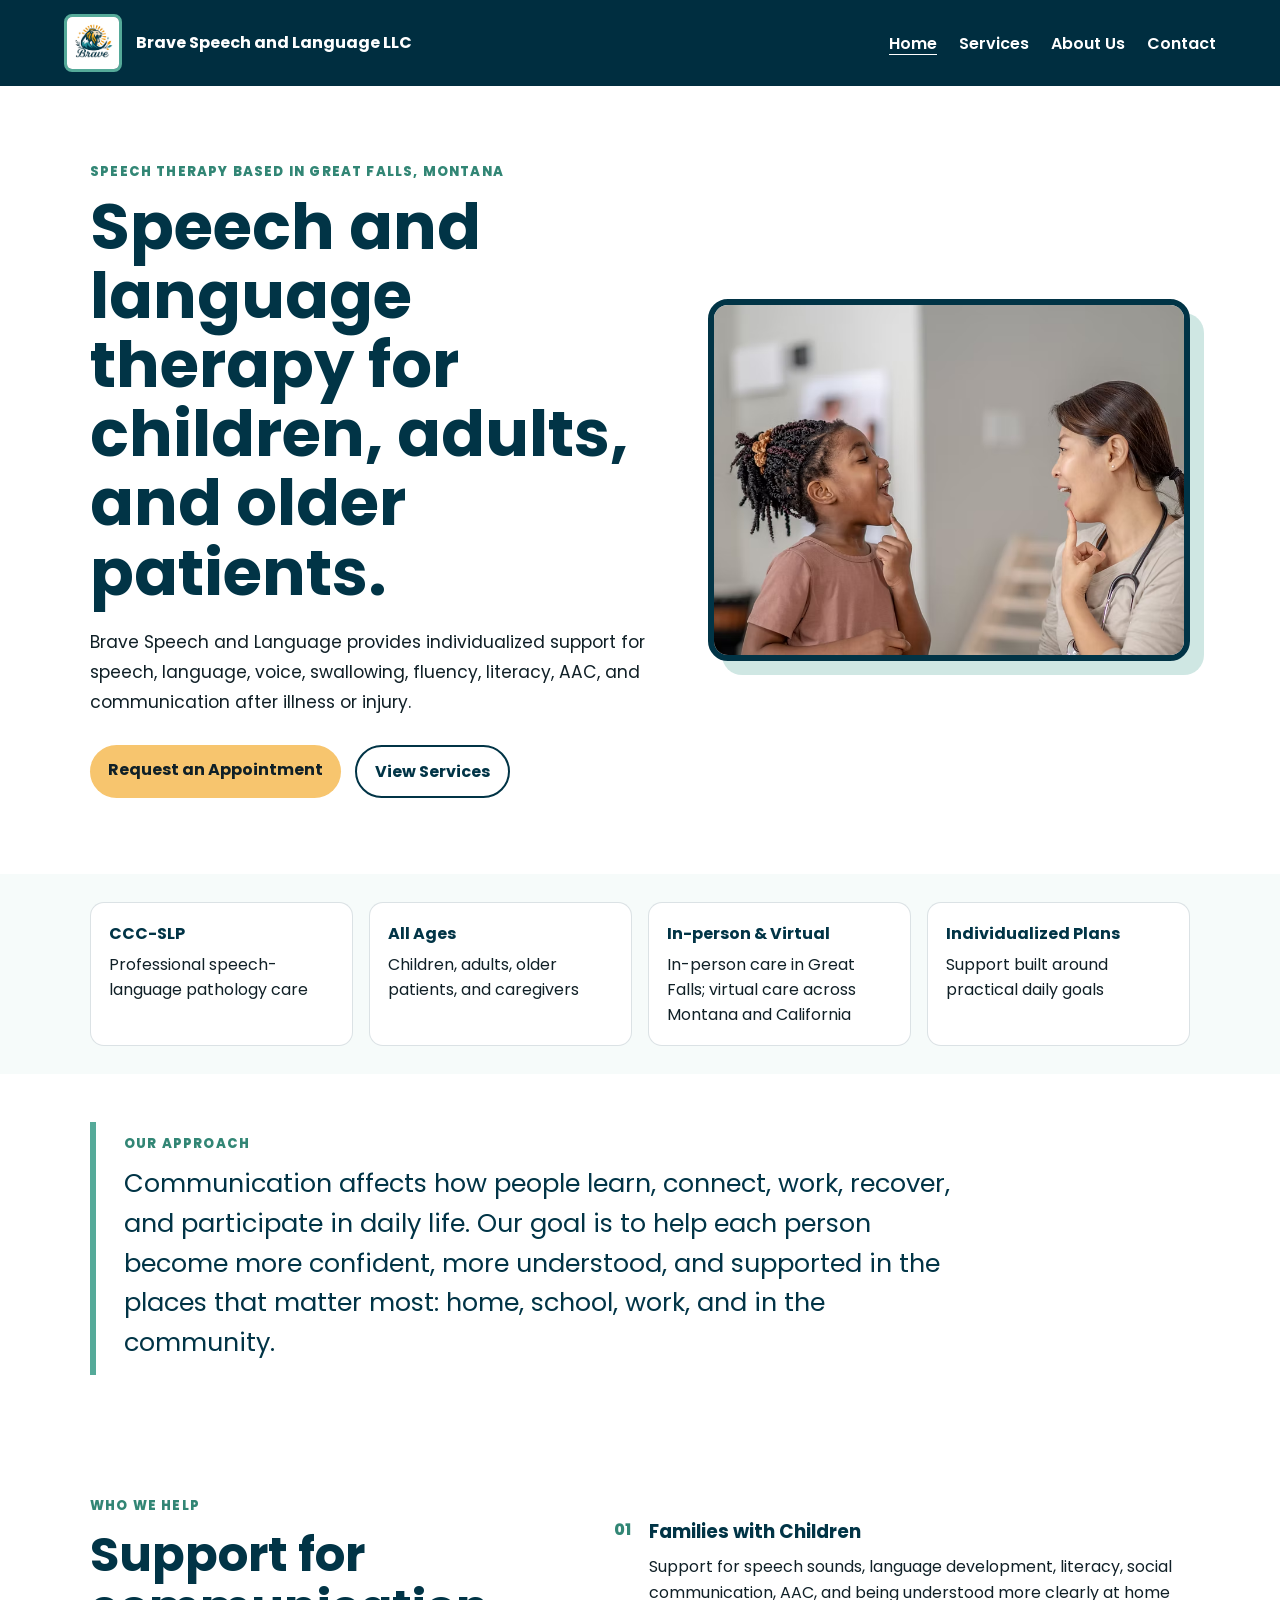
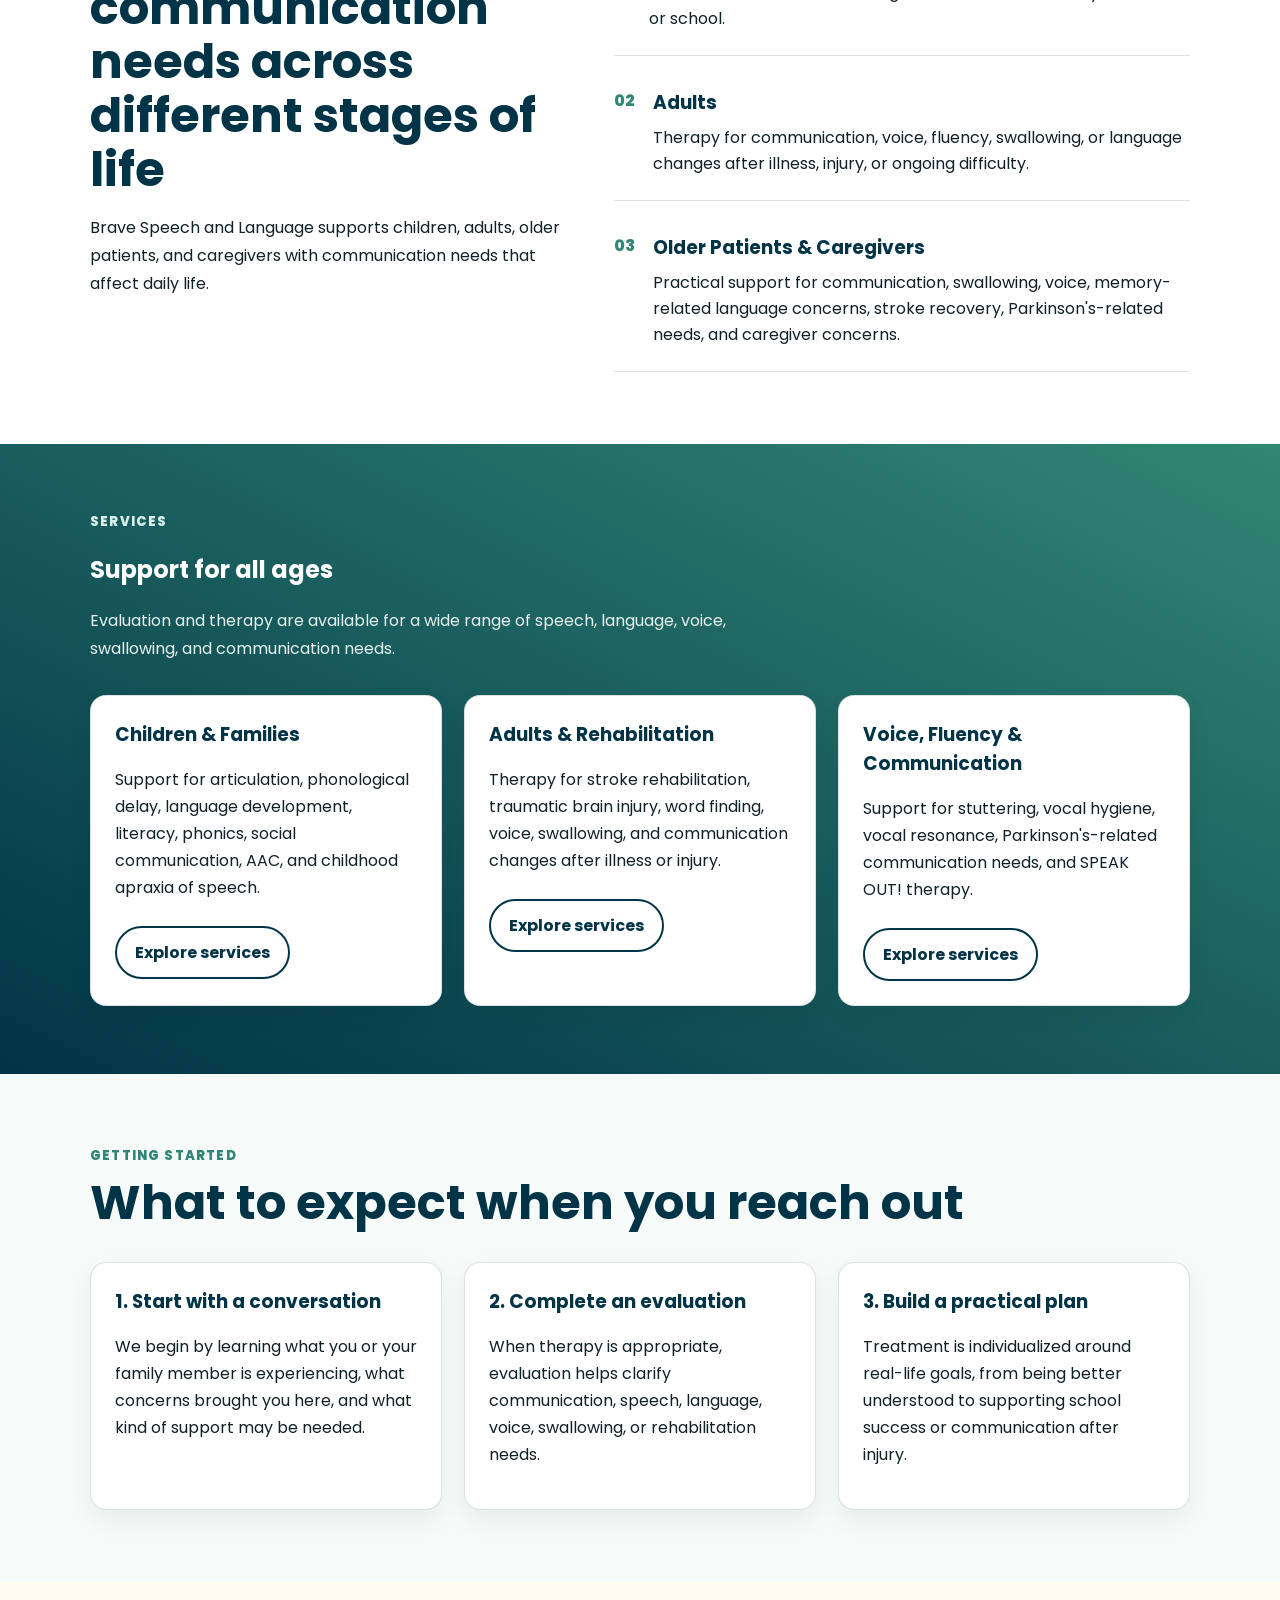
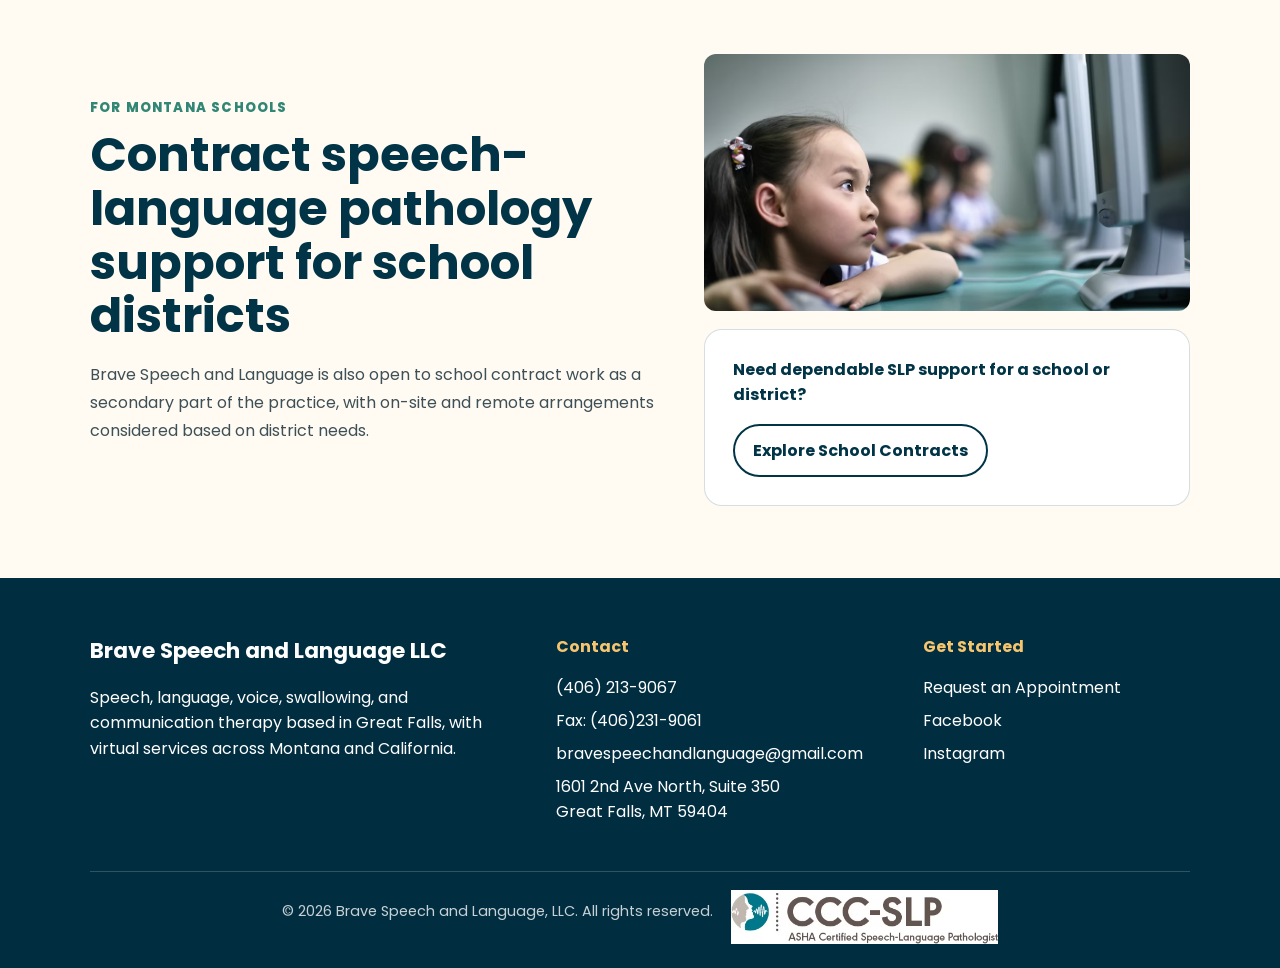
==== commit ae542087: "Update contact information in footer" ====
--- a/index.html
+++ b/index.html
@@ -141,7 +141,7 @@
     <footer class="site-footer">
         <div class="section-inner footer-grid">
             <div><h2>Brave Speech and Language LLC</h2><p>Speech, language, voice, swallowing, and communication therapy based in Great Falls, with virtual services across Montana and California.</p></div>
-            <div><h3>Contact</h3><a href="tel:4062139067">(406) 213-9067</a><a href="mailto:bravespeechandlanguage@gmail.com">bravespeechandlanguage@gmail.com</a><p>1601 2nd Ave North, Suite 350<br>Great Falls, MT 59404</p></div>
+            <div><h3>Contact</h3><a href="tel:4062139067">(406) 213-9067</a><a href="fax:4062139061">Fax: (406)231-9061</a><a href="mailto:bravespeechandlanguage@gmail.com">bravespeechandlanguage@gmail.com</a><p>1601 2nd Ave North, Suite 350<br>Great Falls, MT 59404</p></div>
             <div><h3>Get Started</h3><a href="https://app.pteverywhere.com/s/bravespeechandlanguage/register" target="_blank" rel="noopener noreferrer">Request an Appointment</a><a href="https://www.facebook.com/BraveSpeechandLanguage" target="_blank" rel="noopener noreferrer">Facebook</a><a href="https://www.instagram.com/brave_speech/" target="_blank" rel="noopener noreferrer">Instagram</a></div>
         </div>
         <div class="section-inner footer-bottom"><p>&copy; 2026 Brave Speech and Language, LLC. All rights reserved.</p><img src="imageFolder/ASHAcert.avif" alt="ASHA certification mark" class="footer-logo"></div>
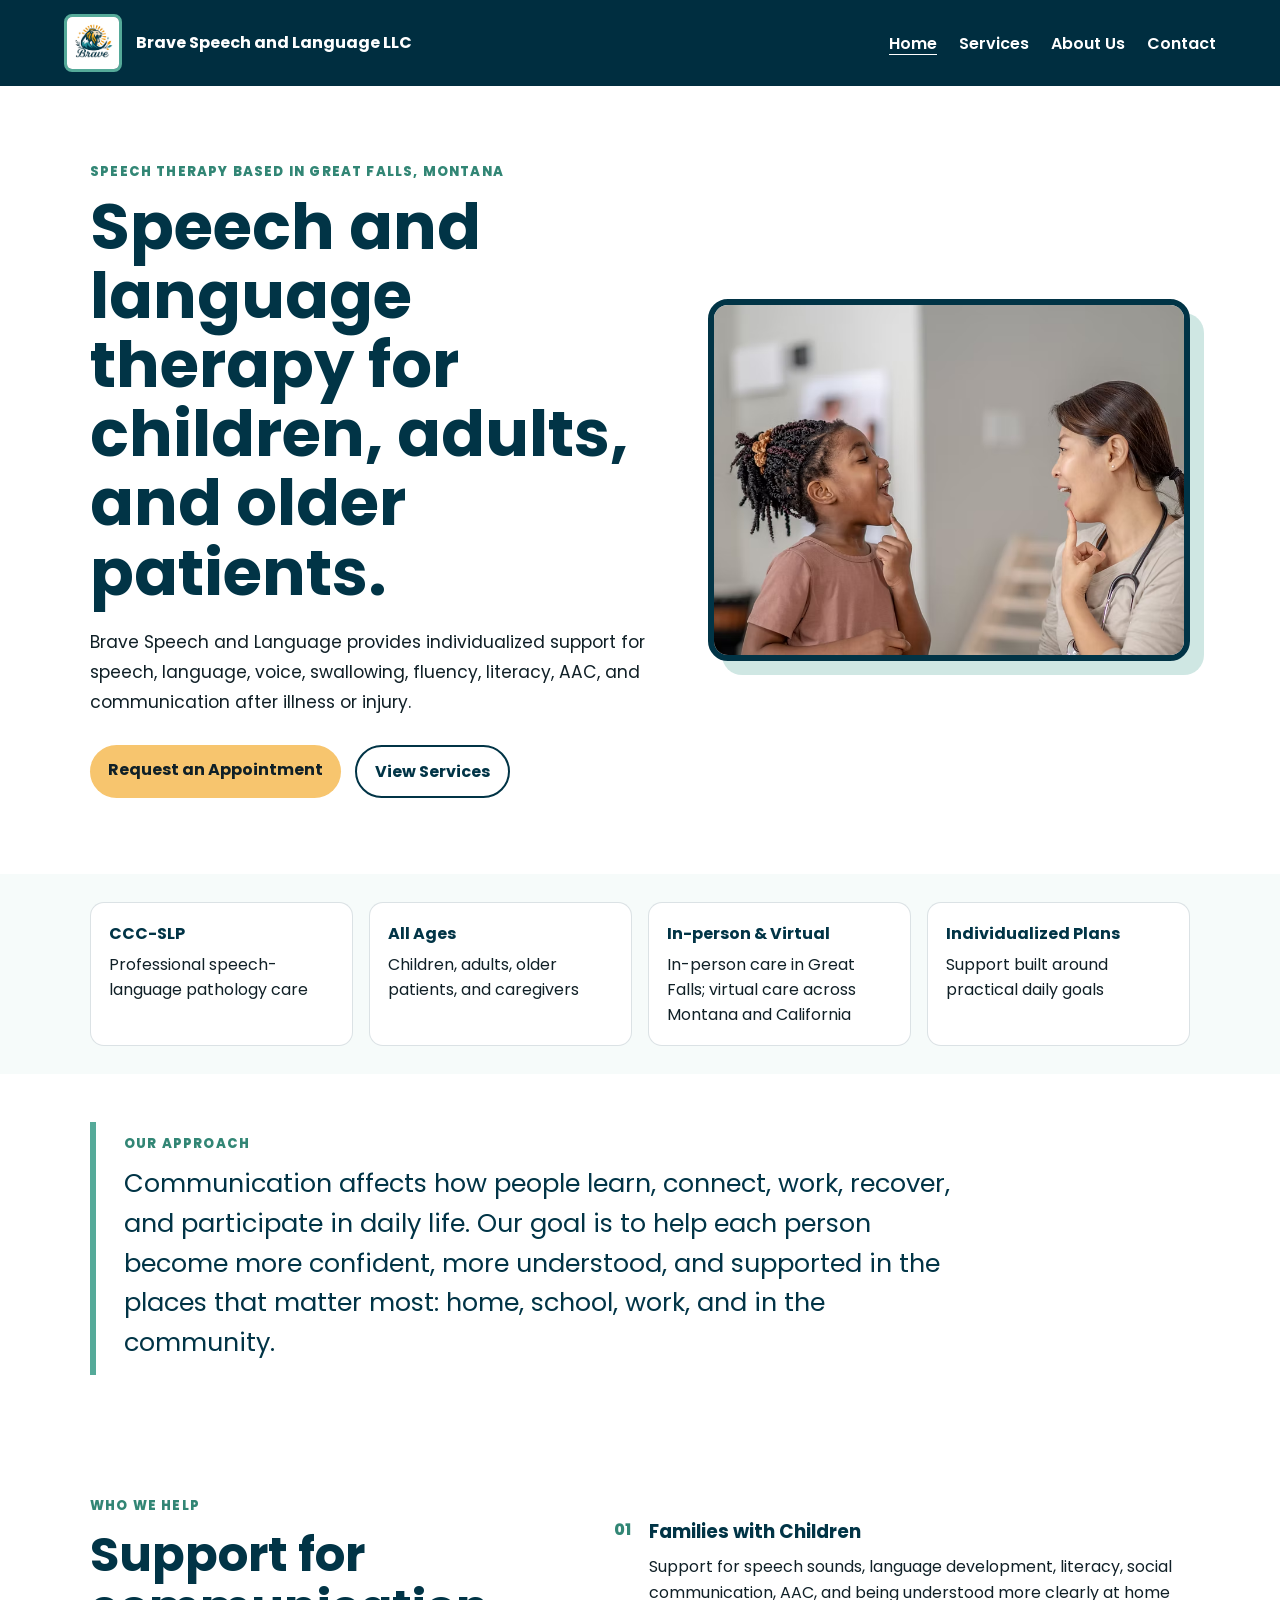
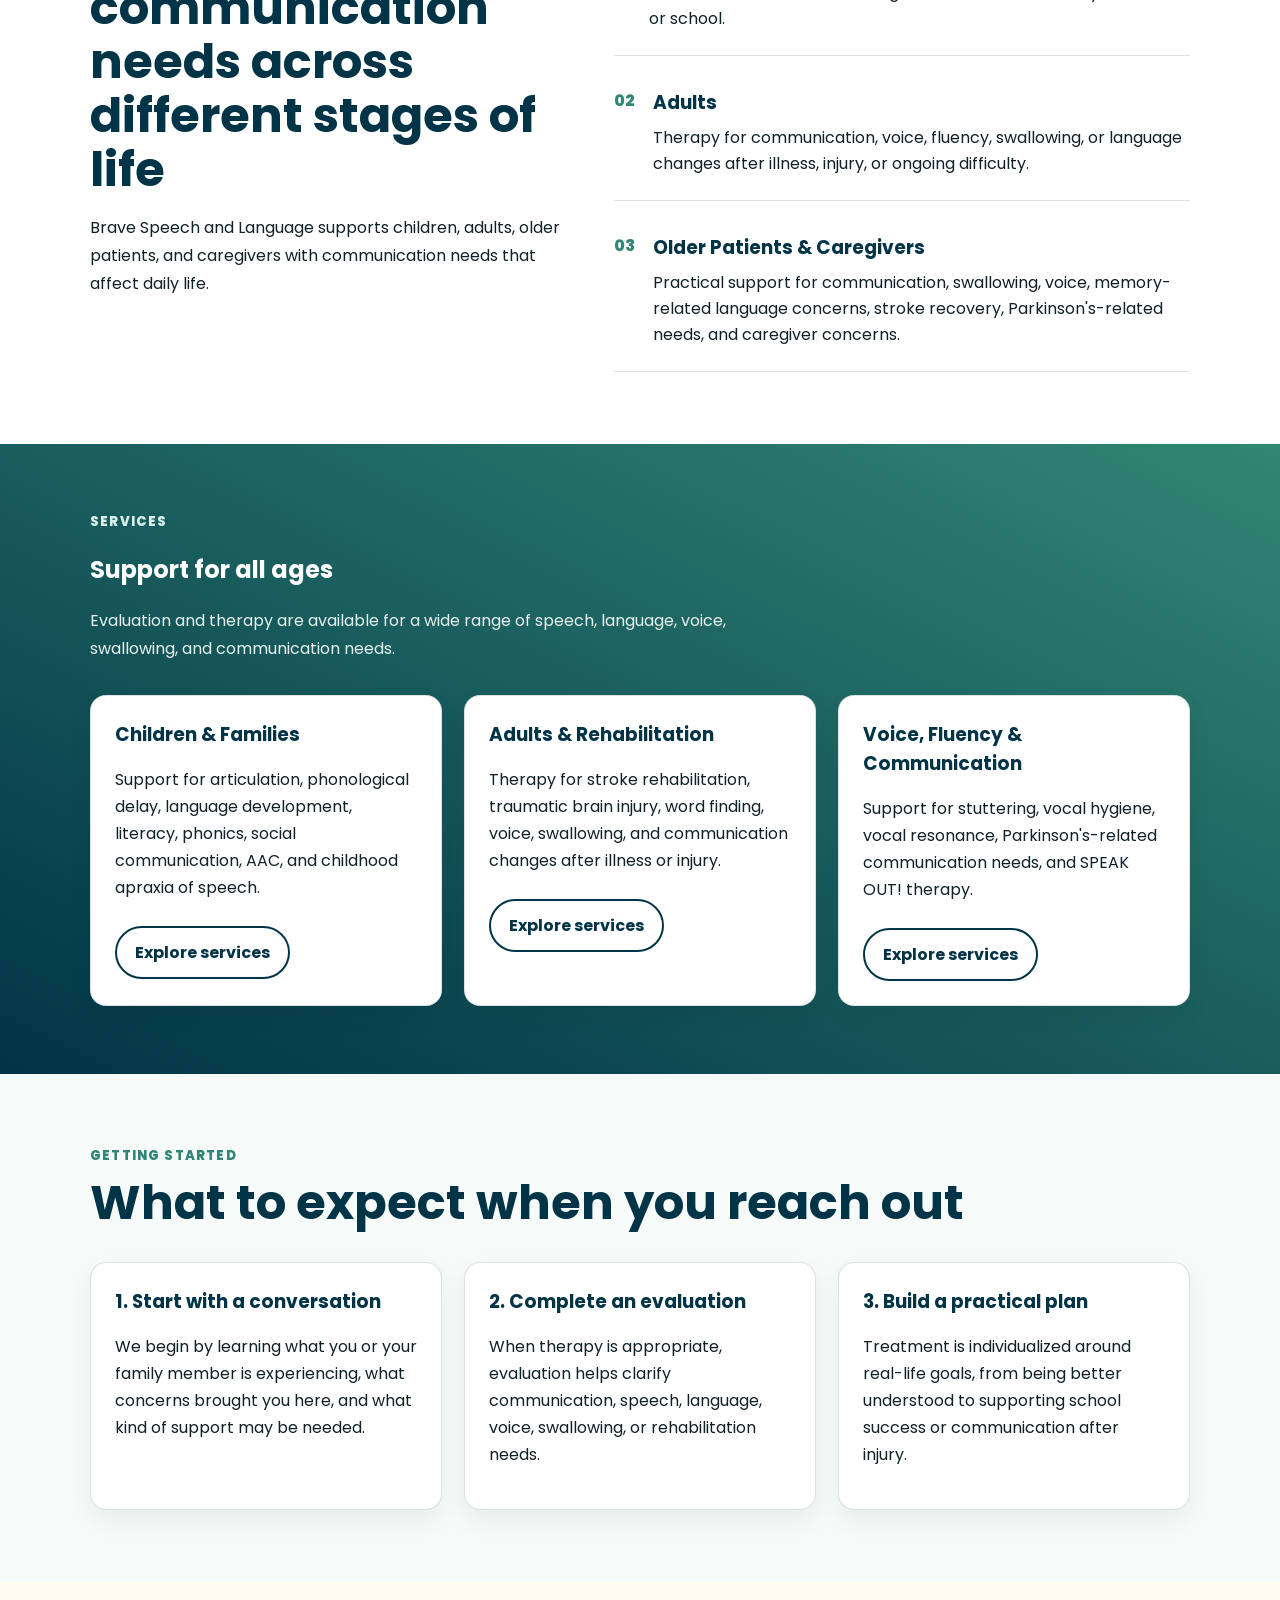
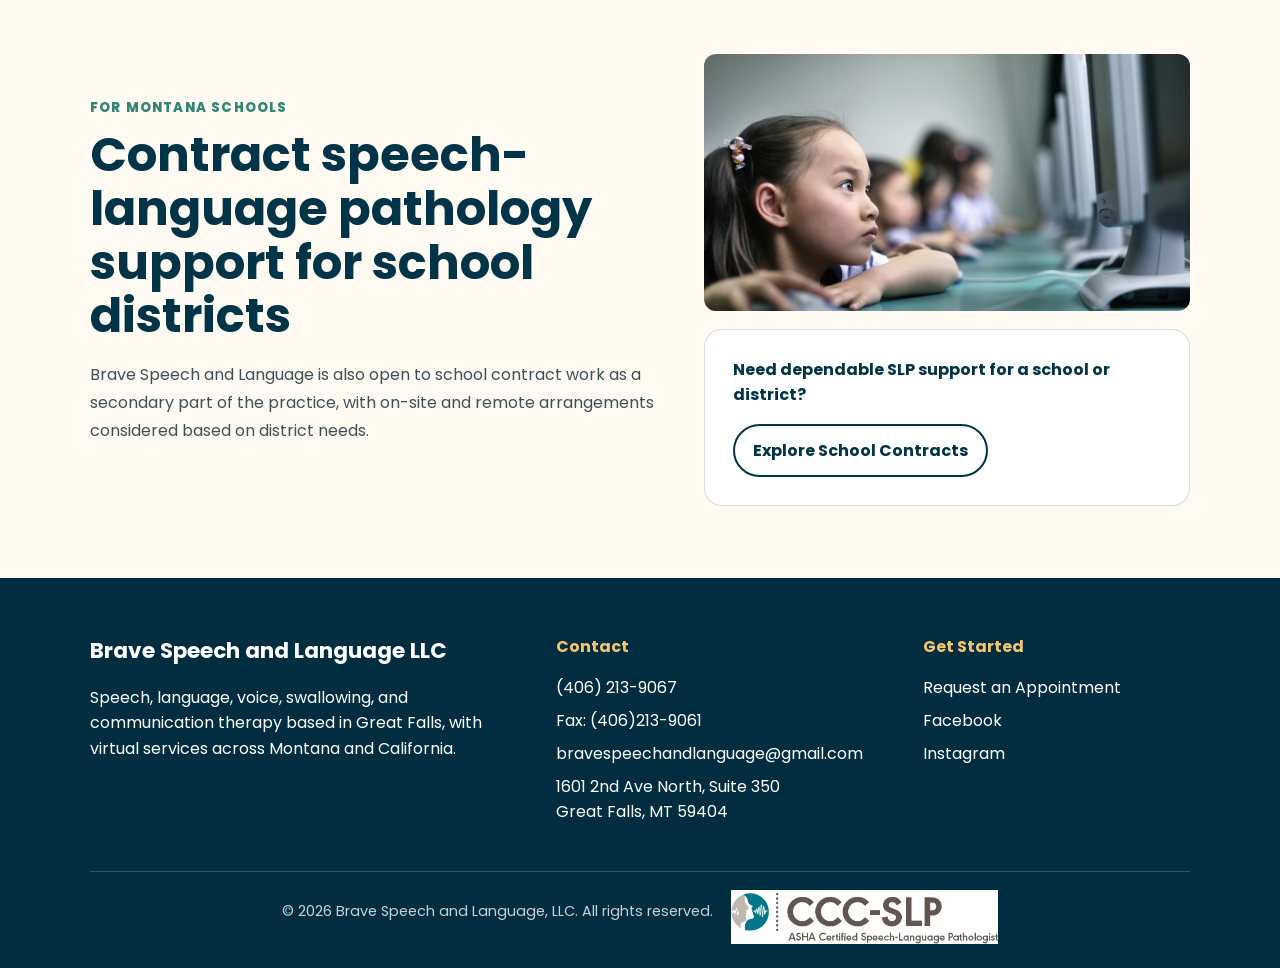
==== commit 598bb25b: "Fix formatting in footer contact information" ====
--- a/index.html
+++ b/index.html
@@ -141,7 +141,7 @@
     <footer class="site-footer">
         <div class="section-inner footer-grid">
             <div><h2>Brave Speech and Language LLC</h2><p>Speech, language, voice, swallowing, and communication therapy based in Great Falls, with virtual services across Montana and California.</p></div>
-            <div><h3>Contact</h3><a href="tel:4062139067">(406) 213-9067</a><a href="fax:4062139061">Fax: (406)231-9061</a><a href="mailto:bravespeechandlanguage@gmail.com">bravespeechandlanguage@gmail.com</a><p>1601 2nd Ave North, Suite 350<br>Great Falls, MT 59404</p></div>
+            <div><h3>Contact</h3><a href="tel:4062139067">(406) 213-9067</a><a href="fax:4062139061">Fax: (406)213-9061</a><a href="mailto:bravespeechandlanguage@gmail.com">bravespeechandlanguage@gmail.com</a><p>1601 2nd Ave North, Suite 350<br>Great Falls, MT 59404</p></div>
             <div><h3>Get Started</h3><a href="https://app.pteverywhere.com/s/bravespeechandlanguage/register" target="_blank" rel="noopener noreferrer">Request an Appointment</a><a href="https://www.facebook.com/BraveSpeechandLanguage" target="_blank" rel="noopener noreferrer">Facebook</a><a href="https://www.instagram.com/brave_speech/" target="_blank" rel="noopener noreferrer">Instagram</a></div>
         </div>
         <div class="section-inner footer-bottom"><p>&copy; 2026 Brave Speech and Language, LLC. All rights reserved.</p><img src="imageFolder/ASHAcert.avif" alt="ASHA certification mark" class="footer-logo"></div>
